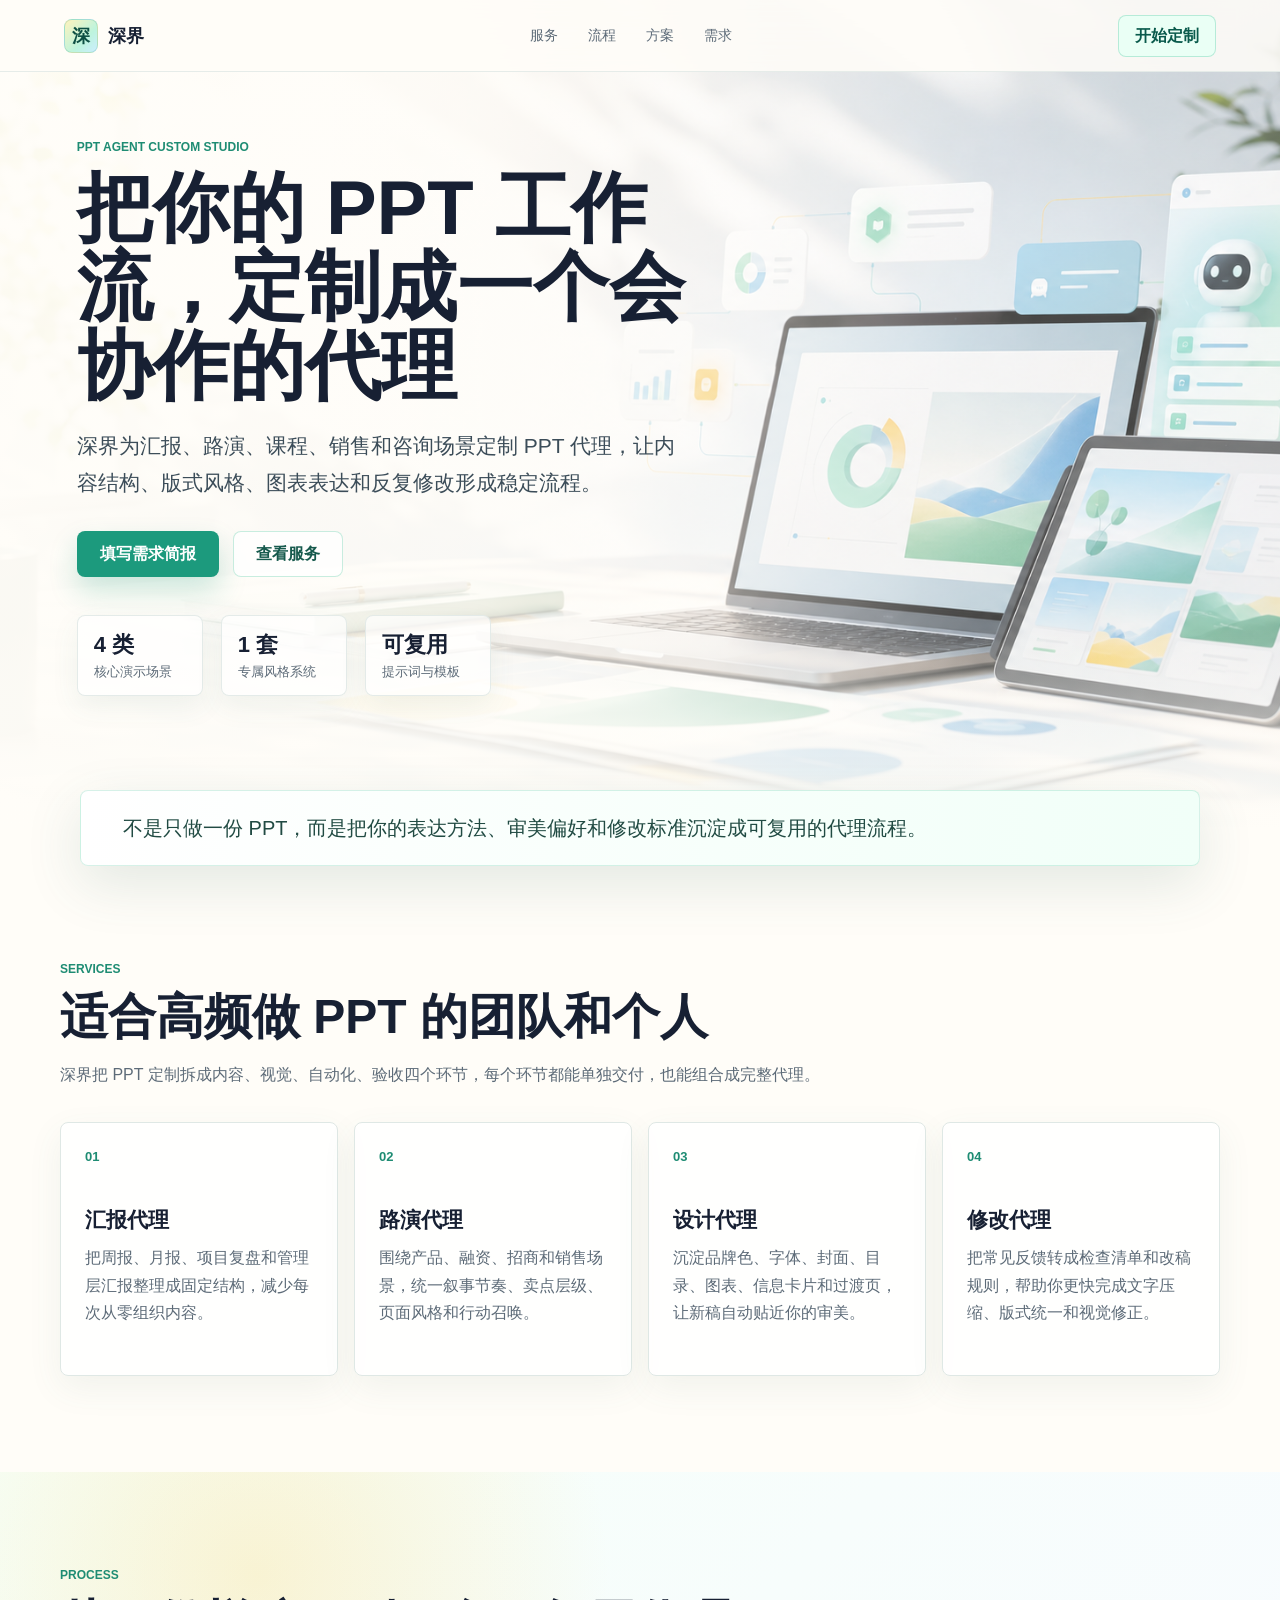
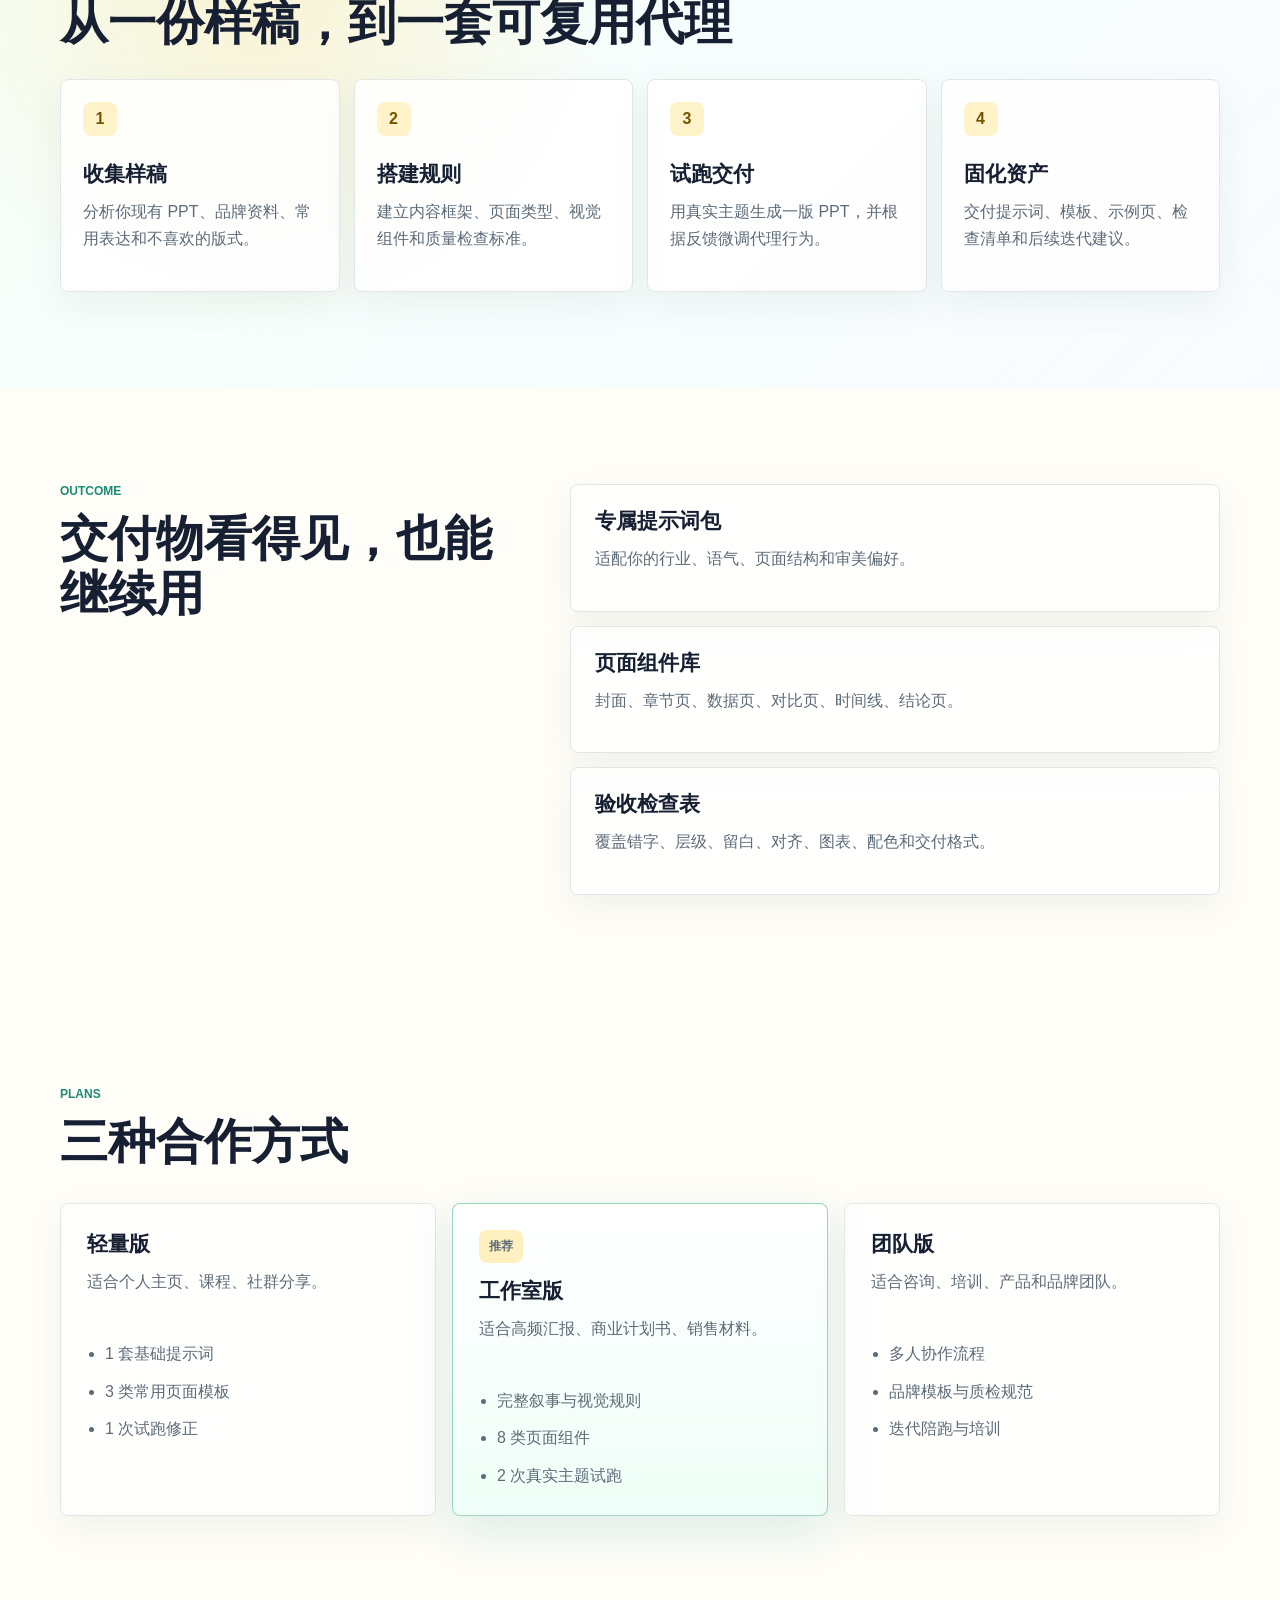
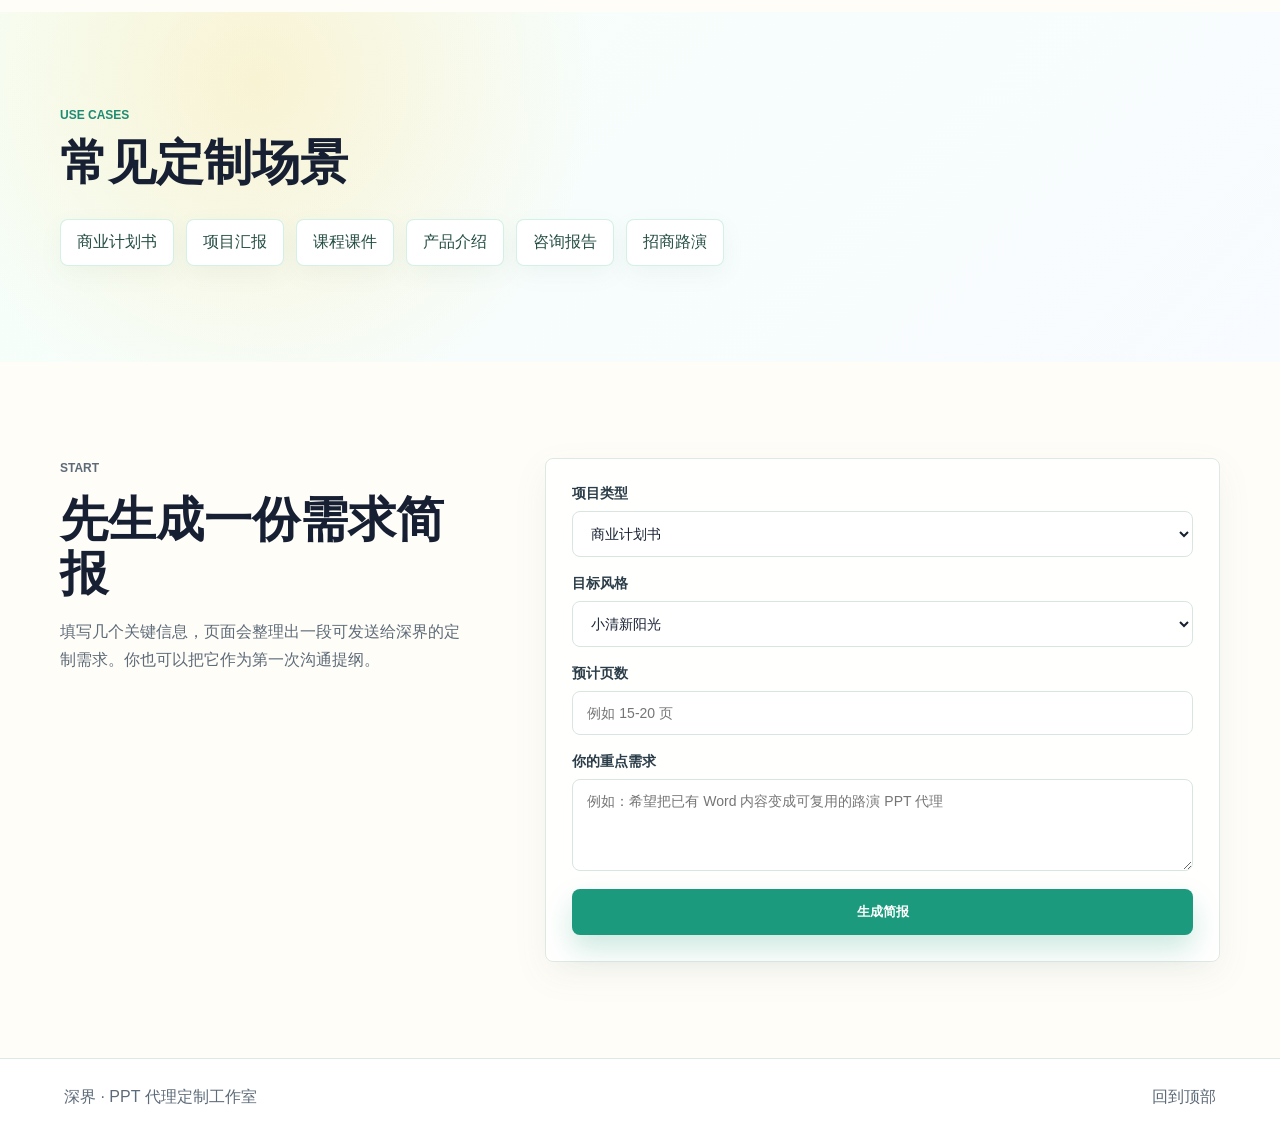
==== index.html @ 83c6f94a "Publish Shenjie PPT agent landing page" ====
<!doctype html>
<html lang="zh-CN">
  <head>
    <meta charset="utf-8">
    <meta name="viewport" content="width=device-width, initial-scale=1">
    <title>深界 | PPT 代理定制工作室</title>
    <meta name="description" content="深界为团队和个人定制 PPT 代理，从内容梳理、视觉系统到自动化交付流程，帮助高频演示更快、更稳、更好看。">
    <link rel="stylesheet" href="styles.css">
  </head>
  <body>
    <header class="site-header" aria-label="主导航">
      <a class="brand" href="#top" aria-label="深界首页">
        <span class="brand-mark">深</span>
        <span>深界</span>
      </a>
      <nav class="nav-links" aria-label="页面导航">
        <a href="#services">服务</a>
        <a href="#process">流程</a>
        <a href="#plans">方案</a>
        <a href="#brief">需求</a>
      </nav>
      <a class="nav-cta" href="#brief">开始定制</a>
    </header>

    <main id="top">
      <section class="hero" aria-labelledby="hero-title">
        <img class="hero-image" src="assets/hero-sunlit-ppt-agent.png" alt="清新明亮的 PPT 代理定制工作流视觉图">
        <div class="hero-shade"></div>
        <div class="hero-content">
          <p class="eyebrow">PPT Agent Custom Studio</p>
          <h1 id="hero-title">把你的 PPT 工作流，定制成一个会协作的代理</h1>
          <p class="hero-copy">
            深界为汇报、路演、课程、销售和咨询场景定制 PPT 代理，让内容结构、版式风格、图表表达和反复修改形成稳定流程。
          </p>
          <div class="hero-actions">
            <a class="button primary" href="#brief">填写需求简报</a>
            <a class="button secondary" href="#services">查看服务</a>
          </div>
          <dl class="hero-metrics" aria-label="服务特点">
            <div>
              <dt>4 类</dt>
              <dd>核心演示场景</dd>
            </div>
            <div>
              <dt>1 套</dt>
              <dd>专属风格系统</dd>
            </div>
            <div>
              <dt>可复用</dt>
              <dd>提示词与模板</dd>
            </div>
          </dl>
        </div>
      </section>

      <section class="intro-strip" aria-label="服务承诺">
        <p>不是只做一份 PPT，而是把你的表达方法、审美偏好和修改标准沉淀成可复用的代理流程。</p>
      </section>

      <section class="section" id="services" aria-labelledby="services-title">
        <div class="section-heading">
          <p class="eyebrow">Services</p>
          <h2 id="services-title">适合高频做 PPT 的团队和个人</h2>
          <p>深界把 PPT 定制拆成内容、视觉、自动化、验收四个环节，每个环节都能单独交付，也能组合成完整代理。</p>
        </div>
        <div class="service-grid">
          <article class="service-card">
            <span class="service-index">01</span>
            <h3>汇报代理</h3>
            <p>把周报、月报、项目复盘和管理层汇报整理成固定结构，减少每次从零组织内容。</p>
          </article>
          <article class="service-card">
            <span class="service-index">02</span>
            <h3>路演代理</h3>
            <p>围绕产品、融资、招商和销售场景，统一叙事节奏、卖点层级、页面风格和行动召唤。</p>
          </article>
          <article class="service-card">
            <span class="service-index">03</span>
            <h3>设计代理</h3>
            <p>沉淀品牌色、字体、封面、目录、图表、信息卡片和过渡页，让新稿自动贴近你的审美。</p>
          </article>
          <article class="service-card">
            <span class="service-index">04</span>
            <h3>修改代理</h3>
            <p>把常见反馈转成检查清单和改稿规则，帮助你更快完成文字压缩、版式统一和视觉修正。</p>
          </article>
        </div>
      </section>

      <section class="section soft-band" id="process" aria-labelledby="process-title">
        <div class="section-heading compact">
          <p class="eyebrow">Process</p>
          <h2 id="process-title">从一份样稿，到一套可复用代理</h2>
        </div>
        <div class="timeline">
          <div class="timeline-item">
            <span>1</span>
            <h3>收集样稿</h3>
            <p>分析你现有 PPT、品牌资料、常用表达和不喜欢的版式。</p>
          </div>
          <div class="timeline-item">
            <span>2</span>
            <h3>搭建规则</h3>
            <p>建立内容框架、页面类型、视觉组件和质量检查标准。</p>
          </div>
          <div class="timeline-item">
            <span>3</span>
            <h3>试跑交付</h3>
            <p>用真实主题生成一版 PPT，并根据反馈微调代理行为。</p>
          </div>
          <div class="timeline-item">
            <span>4</span>
            <h3>固化资产</h3>
            <p>交付提示词、模板、示例页、检查清单和后续迭代建议。</p>
          </div>
        </div>
      </section>

      <section class="section split-section" aria-labelledby="outcomes-title">
        <div>
          <p class="eyebrow">Outcome</p>
          <h2 id="outcomes-title">交付物看得见，也能继续用</h2>
        </div>
        <div class="outcome-list">
          <div>
            <h3>专属提示词包</h3>
            <p>适配你的行业、语气、页面结构和审美偏好。</p>
          </div>
          <div>
            <h3>页面组件库</h3>
            <p>封面、章节页、数据页、对比页、时间线、结论页。</p>
          </div>
          <div>
            <h3>验收检查表</h3>
            <p>覆盖错字、层级、留白、对齐、图表、配色和交付格式。</p>
          </div>
        </div>
      </section>

      <section class="section" id="plans" aria-labelledby="plans-title">
        <div class="section-heading">
          <p class="eyebrow">Plans</p>
          <h2 id="plans-title">三种合作方式</h2>
        </div>
        <div class="plan-grid">
          <article class="plan-card">
            <h3>轻量版</h3>
            <p class="plan-use">适合个人主页、课程、社群分享。</p>
            <ul>
              <li>1 套基础提示词</li>
              <li>3 类常用页面模板</li>
              <li>1 次试跑修正</li>
            </ul>
          </article>
          <article class="plan-card featured">
            <p class="plan-label">推荐</p>
            <h3>工作室版</h3>
            <p class="plan-use">适合高频汇报、商业计划书、销售材料。</p>
            <ul>
              <li>完整叙事与视觉规则</li>
              <li>8 类页面组件</li>
              <li>2 次真实主题试跑</li>
            </ul>
          </article>
          <article class="plan-card">
            <h3>团队版</h3>
            <p class="plan-use">适合咨询、培训、产品和品牌团队。</p>
            <ul>
              <li>多人协作流程</li>
              <li>品牌模板与质检规范</li>
              <li>迭代陪跑与培训</li>
            </ul>
          </article>
        </div>
      </section>

      <section class="section soft-band" aria-labelledby="cases-title">
        <div class="section-heading compact">
          <p class="eyebrow">Use Cases</p>
          <h2 id="cases-title">常见定制场景</h2>
        </div>
        <div class="case-row">
          <span>商业计划书</span>
          <span>项目汇报</span>
          <span>课程课件</span>
          <span>产品介绍</span>
          <span>咨询报告</span>
          <span>招商路演</span>
        </div>
      </section>

      <section class="section brief-section" id="brief" aria-labelledby="brief-title">
        <div class="brief-copy">
          <p class="eyebrow">Start</p>
          <h2 id="brief-title">先生成一份需求简报</h2>
          <p>填写几个关键信息，页面会整理出一段可发送给深界的定制需求。你也可以把它作为第一次沟通提纲。</p>
        </div>
        <form class="brief-form" id="briefForm">
          <label>
            项目类型
            <select id="projectType" name="projectType">
              <option>商业计划书</option>
              <option>项目汇报</option>
              <option>课程课件</option>
              <option>产品介绍</option>
              <option>咨询报告</option>
              <option>其他 PPT 场景</option>
            </select>
          </label>
          <label>
            目标风格
            <select id="styleTone" name="styleTone">
              <option>小清新阳光</option>
              <option>专业简洁</option>
              <option>高端商务</option>
              <option>科技感</option>
              <option>教育友好</option>
            </select>
          </label>
          <label>
            预计页数
            <input id="pageCount" name="pageCount" type="text" placeholder="例如 15-20 页">
          </label>
          <label>
            你的重点需求
            <textarea id="needDetail" name="needDetail" rows="4" placeholder="例如：希望把已有 Word 内容变成可复用的路演 PPT 代理"></textarea>
          </label>
          <button class="button primary form-button" type="submit">生成简报</button>
          <output class="brief-output" id="briefOutput" aria-live="polite"></output>
        </form>
      </section>
    </main>

    <footer class="footer">
      <p>深界 · PPT 代理定制工作室</p>
      <a href="#top">回到顶部</a>
    </footer>

    <script src="script.js"></script>
  </body>
</html>
---- styles.css ----
:root {
  --ink: #172033;
  --muted: #5d6b78;
  --line: #dfe8e5;
  --paper: #fffdf8;
  --soft: #f4fbf7;
  --mint: #54c6a0;
  --mint-dark: #1e8c73;
  --sky: #8ed2ec;
  --sun: #ffd66e;
  --peach: #ffb798;
  --white: #ffffff;
  --shadow: 0 18px 55px rgba(54, 104, 96, 0.14);
}

* {
  box-sizing: border-box;
}

html {
  scroll-behavior: smooth;
}

body {
  margin: 0;
  font-family: "Inter", "PingFang SC", "Microsoft YaHei", Arial, sans-serif;
  color: var(--ink);
  background: var(--paper);
}

a {
  color: inherit;
  text-decoration: none;
}

.site-header {
  position: fixed;
  z-index: 20;
  top: 0;
  left: 0;
  right: 0;
  display: flex;
  align-items: center;
  justify-content: space-between;
  gap: 24px;
  height: 72px;
  padding: 0 clamp(20px, 5vw, 64px);
  background: rgba(255, 253, 248, 0.86);
  border-bottom: 1px solid rgba(223, 232, 229, 0.78);
  backdrop-filter: blur(18px);
}

.brand,
.nav-links,
.hero-actions,
.hero-metrics,
.case-row,
.footer {
  display: flex;
  align-items: center;
}

.brand {
  gap: 10px;
  font-weight: 800;
  font-size: 18px;
}

.brand-mark {
  display: grid;
  place-items: center;
  width: 34px;
  height: 34px;
  border-radius: 8px;
  color: #0d4f43;
  background: linear-gradient(135deg, #fff3bd, #bdf4dd 62%, #cceeff);
  border: 1px solid rgba(30, 140, 115, 0.2);
}

.nav-links {
  gap: clamp(14px, 3vw, 30px);
  font-size: 14px;
  color: var(--muted);
}

.nav-links a:hover,
.footer a:hover {
  color: var(--mint-dark);
}

.nav-cta,
.button {
  border-radius: 8px;
  font-weight: 750;
  line-height: 1;
  transition: transform 180ms ease, box-shadow 180ms ease, background 180ms ease;
}

.nav-cta {
  padding: 12px 16px;
  color: #0a5a4c;
  background: #eafff5;
  border: 1px solid rgba(84, 198, 160, 0.35);
}

.button {
  display: inline-flex;
  align-items: center;
  justify-content: center;
  min-height: 46px;
  padding: 0 22px;
  border: 1px solid transparent;
  cursor: pointer;
}

.button:hover,
.nav-cta:hover {
  transform: translateY(-2px);
}

.button.primary {
  color: #ffffff;
  background: #1c9a7d;
  box-shadow: 0 14px 28px rgba(28, 154, 125, 0.22);
}

.button.primary:hover {
  background: #137d68;
}

.button.secondary {
  color: #175a4d;
  background: rgba(255, 255, 255, 0.78);
  border-color: rgba(84, 198, 160, 0.32);
}

.hero {
  position: relative;
  min-height: 92vh;
  display: grid;
  align-items: center;
  overflow: hidden;
  padding: 116px clamp(20px, 6vw, 86px) 92px;
}

.hero-image,
.hero-shade {
  position: absolute;
  inset: 0;
}

.hero-image {
  width: 100%;
  height: 100%;
  object-fit: cover;
  object-position: center;
}

.hero-shade {
  background:
    linear-gradient(90deg, rgba(255, 253, 248, 0.95) 0%, rgba(255, 253, 248, 0.82) 37%, rgba(255, 253, 248, 0.25) 76%),
    linear-gradient(180deg, rgba(255, 253, 248, 0) 76%, var(--paper) 100%);
}

.hero-content {
  position: relative;
  width: min(690px, 100%);
}

.eyebrow {
  margin: 0 0 14px;
  color: var(--mint-dark);
  font-size: 12px;
  font-weight: 850;
  text-transform: uppercase;
}

h1,
h2,
h3,
p {
  margin-top: 0;
}

h1 {
  max-width: 680px;
  margin-bottom: 22px;
  font-size: clamp(40px, 7vw, 76px);
  line-height: 1.04;
  letter-spacing: 0;
}

.hero-copy {
  max-width: 610px;
  margin-bottom: 30px;
  color: #3c4d59;
  font-size: clamp(17px, 2.1vw, 21px);
  line-height: 1.78;
}

.hero-actions {
  gap: 14px;
  flex-wrap: wrap;
  margin-bottom: 38px;
}

.hero-metrics {
  gap: 18px;
  flex-wrap: wrap;
}

.hero-metrics div {
  min-width: 126px;
  padding: 14px 16px;
  border-radius: 8px;
  background: rgba(255, 255, 255, 0.68);
  border: 1px solid rgba(223, 232, 229, 0.84);
  box-shadow: 0 10px 28px rgba(66, 115, 106, 0.08);
}

.hero-metrics dt {
  font-size: 22px;
  font-weight: 850;
}

.hero-metrics dd {
  margin: 3px 0 0;
  color: var(--muted);
  font-size: 13px;
}

.intro-strip {
  margin: -38px auto 0;
  position: relative;
  z-index: 3;
  width: min(1120px, calc(100% - 40px));
  padding: 20px clamp(20px, 4vw, 42px);
  border: 1px solid rgba(84, 198, 160, 0.24);
  border-radius: 8px;
  background: linear-gradient(90deg, #ffffff, #f1fff8);
  box-shadow: var(--shadow);
}

.intro-strip p {
  margin: 0;
  color: #214b43;
  font-size: clamp(16px, 2vw, 20px);
  line-height: 1.7;
}

.section {
  width: min(1160px, calc(100% - 40px));
  margin: 0 auto;
  padding: 96px 0;
}

.section-heading {
  max-width: 760px;
  margin-bottom: 34px;
}

.section-heading.compact {
  margin-bottom: 28px;
}

h2 {
  margin-bottom: 16px;
  font-size: clamp(30px, 4vw, 48px);
  line-height: 1.14;
  letter-spacing: 0;
}

.section-heading p:not(.eyebrow),
.brief-copy p,
.service-card p,
.timeline-item p,
.outcome-list p,
.plan-card p,
.plan-card li {
  color: var(--muted);
  line-height: 1.72;
}

.service-grid,
.plan-grid {
  display: grid;
  grid-template-columns: repeat(4, minmax(0, 1fr));
  gap: 16px;
}

.service-card,
.plan-card,
.timeline-item,
.outcome-list > div,
.brief-form {
  border: 1px solid var(--line);
  border-radius: 8px;
  background: rgba(255, 255, 255, 0.84);
  box-shadow: 0 12px 34px rgba(71, 120, 108, 0.08);
}

.service-card {
  min-height: 254px;
  padding: 24px;
}

.service-index {
  display: inline-block;
  margin-bottom: 42px;
  color: var(--mint-dark);
  font-size: 13px;
  font-weight: 850;
}

h3 {
  margin-bottom: 10px;
  font-size: 21px;
  letter-spacing: 0;
}

.soft-band {
  width: 100%;
  max-width: none;
  padding-left: max(20px, calc((100vw - 1160px) / 2));
  padding-right: max(20px, calc((100vw - 1160px) / 2));
  background:
    radial-gradient(circle at 20% 20%, rgba(255, 214, 110, 0.28), transparent 32%),
    linear-gradient(135deg, #f6fff9, #f8fbff);
}

.timeline {
  display: grid;
  grid-template-columns: repeat(4, minmax(0, 1fr));
  gap: 14px;
}

.timeline-item {
  padding: 22px;
}

.timeline-item span {
  display: grid;
  place-items: center;
  width: 34px;
  height: 34px;
  margin-bottom: 24px;
  border-radius: 8px;
  background: #fff4c9;
  color: #755400;
  font-weight: 850;
}

.split-section {
  display: grid;
  grid-template-columns: 0.8fr 1.2fr;
  gap: clamp(30px, 6vw, 80px);
  align-items: start;
}

.outcome-list {
  display: grid;
  gap: 14px;
}

.outcome-list > div {
  padding: 22px 24px;
}

.plan-grid {
  grid-template-columns: repeat(3, minmax(0, 1fr));
}

.plan-card {
  padding: 26px;
}

.plan-card.featured {
  border-color: rgba(28, 154, 125, 0.42);
  background: linear-gradient(180deg, #ffffff, #effff8);
  box-shadow: 0 18px 46px rgba(28, 154, 125, 0.15);
}

.plan-label {
  display: inline-block;
  margin-bottom: 14px;
  padding: 6px 10px;
  border-radius: 8px;
  color: #8a5b00;
  background: #fff1bf;
  font-size: 12px;
  font-weight: 850;
}

.plan-use {
  min-height: 54px;
}

.plan-card ul {
  margin: 18px 0 0;
  padding-left: 18px;
}

.plan-card li + li {
  margin-top: 10px;
}

.case-row {
  gap: 12px;
  flex-wrap: wrap;
}

.case-row span {
  padding: 12px 16px;
  border-radius: 8px;
  color: #244d43;
  background: #ffffff;
  border: 1px solid rgba(84, 198, 160, 0.25);
  box-shadow: 0 8px 24px rgba(71, 120, 108, 0.06);
}

.brief-section {
  display: grid;
  grid-template-columns: 0.76fr 1.24fr;
  gap: clamp(28px, 6vw, 72px);
  align-items: start;
}

.brief-form {
  display: grid;
  gap: 18px;
  padding: 26px;
}

label {
  display: grid;
  gap: 8px;
  color: #2b3d48;
  font-size: 14px;
  font-weight: 760;
}

input,
select,
textarea {
  width: 100%;
  border: 1px solid #d9e5e1;
  border-radius: 8px;
  padding: 13px 14px;
  color: var(--ink);
  background: #ffffff;
  font: inherit;
  font-weight: 500;
}

textarea {
  resize: vertical;
}

input:focus,
select:focus,
textarea:focus {
  outline: 3px solid rgba(84, 198, 160, 0.22);
  border-color: var(--mint);
}

.form-button {
  width: 100%;
}

.brief-output {
  display: none;
  white-space: pre-wrap;
  padding: 16px;
  border-radius: 8px;
  background: #f5fbff;
  border: 1px solid #d7ebf7;
  color: #25424f;
  line-height: 1.68;
}

.brief-output.active {
  display: block;
}

.footer {
  justify-content: space-between;
  gap: 18px;
  padding: 28px clamp(20px, 5vw, 64px);
  color: var(--muted);
  background: #ffffff;
  border-top: 1px solid var(--line);
}

.footer p {
  margin: 0;
}

@media (max-width: 920px) {
  .nav-links {
    display: none;
  }

  .service-grid,
  .timeline,
  .plan-grid,
  .split-section,
  .brief-section {
    grid-template-columns: 1fr;
  }

  .hero {
    min-height: auto;
    padding-top: 120px;
  }

  .hero-shade {
    background:
      linear-gradient(90deg, rgba(255, 253, 248, 0.94), rgba(255, 253, 248, 0.72)),
      linear-gradient(180deg, rgba(255, 253, 248, 0) 75%, var(--paper));
  }

  .service-card {
    min-height: 0;
  }

  .service-index {
    margin-bottom: 24px;
  }
}

@media (max-width: 560px) {
  .site-header {
    height: 64px;
    padding: 0 16px;
  }

  .nav-cta {
    padding: 10px 12px;
    font-size: 13px;
  }

  .hero {
    padding: 96px 18px 72px;
  }

  .hero-actions {
    align-items: stretch;
    flex-direction: column;
  }

  .button {
    width: 100%;
  }

  .hero-metrics {
    display: grid;
    grid-template-columns: 1fr;
  }

  .intro-strip,
  .section {
    width: calc(100% - 32px);
  }

  .section {
    padding: 72px 0;
  }

  .soft-band {
    width: 100%;
    padding-left: 16px;
    padding-right: 16px;
  }

  .footer {
    align-items: flex-start;
    flex-direction: column;
  }
}
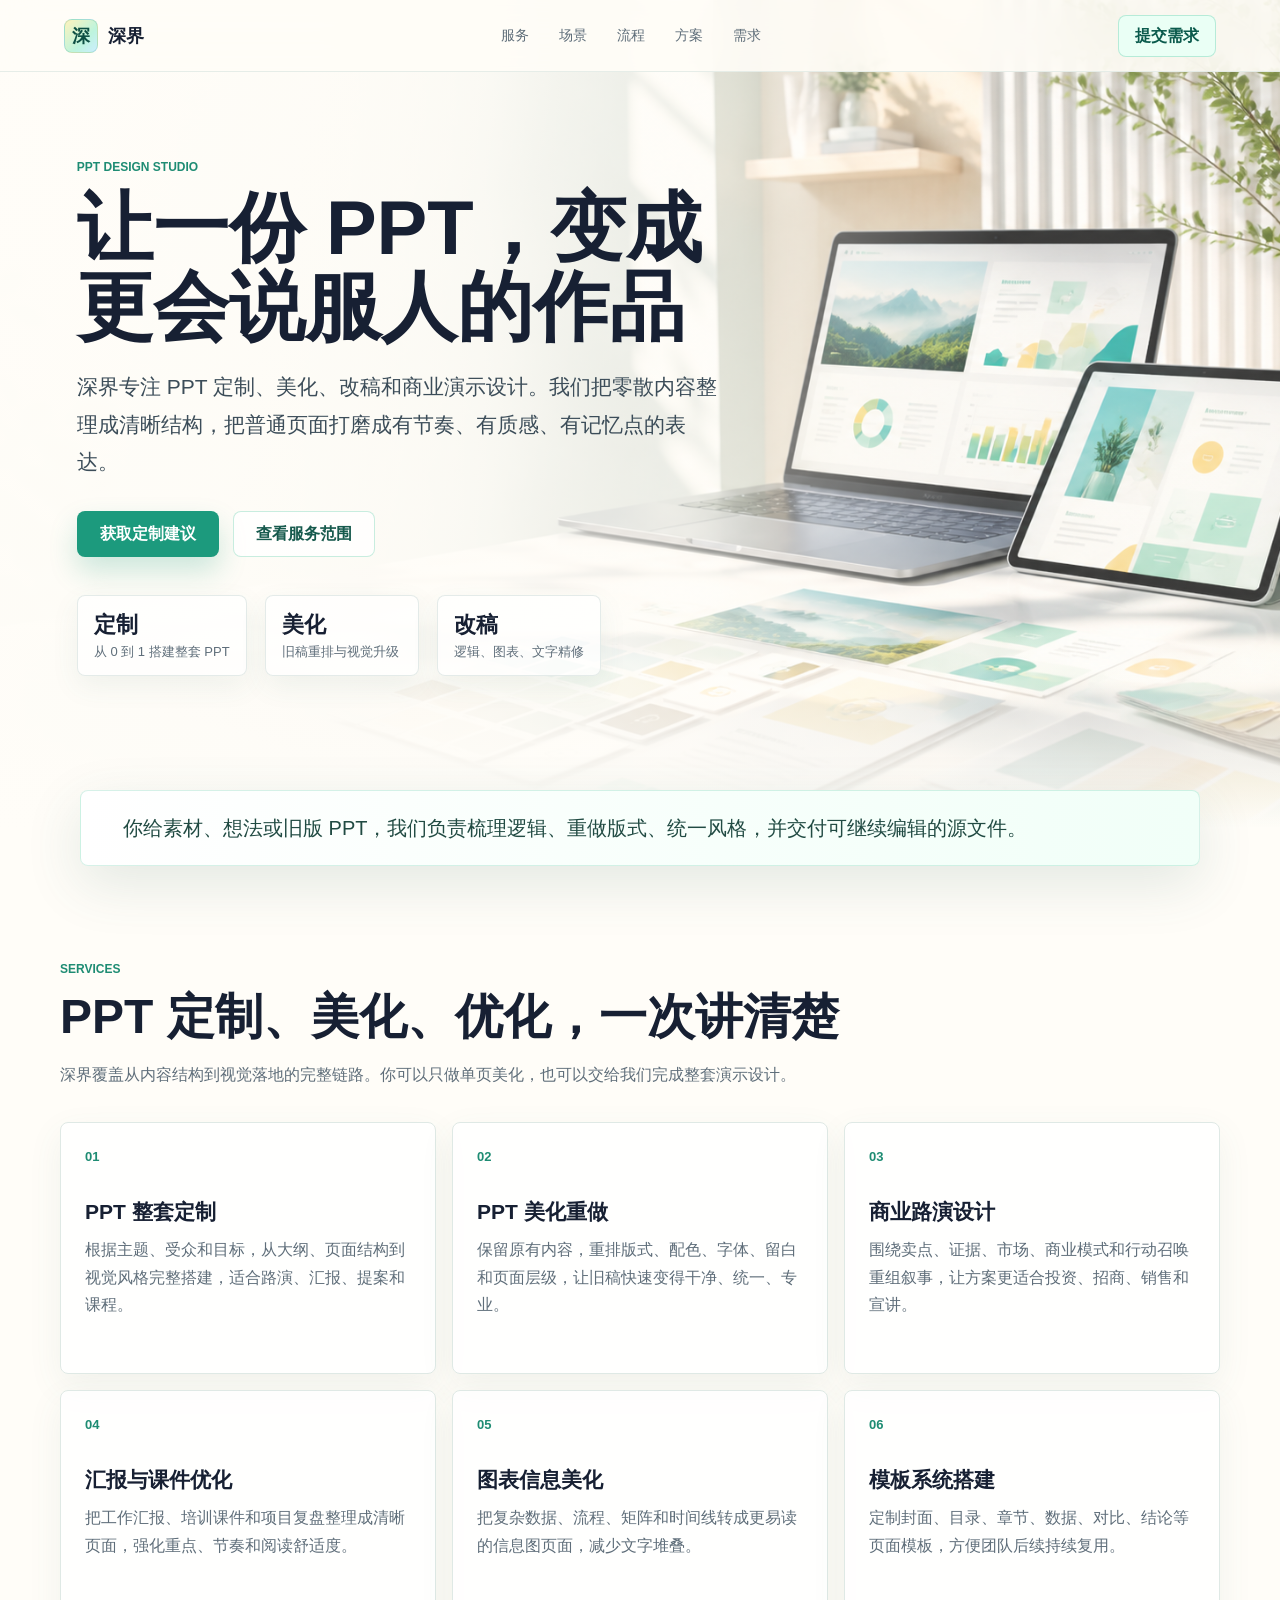
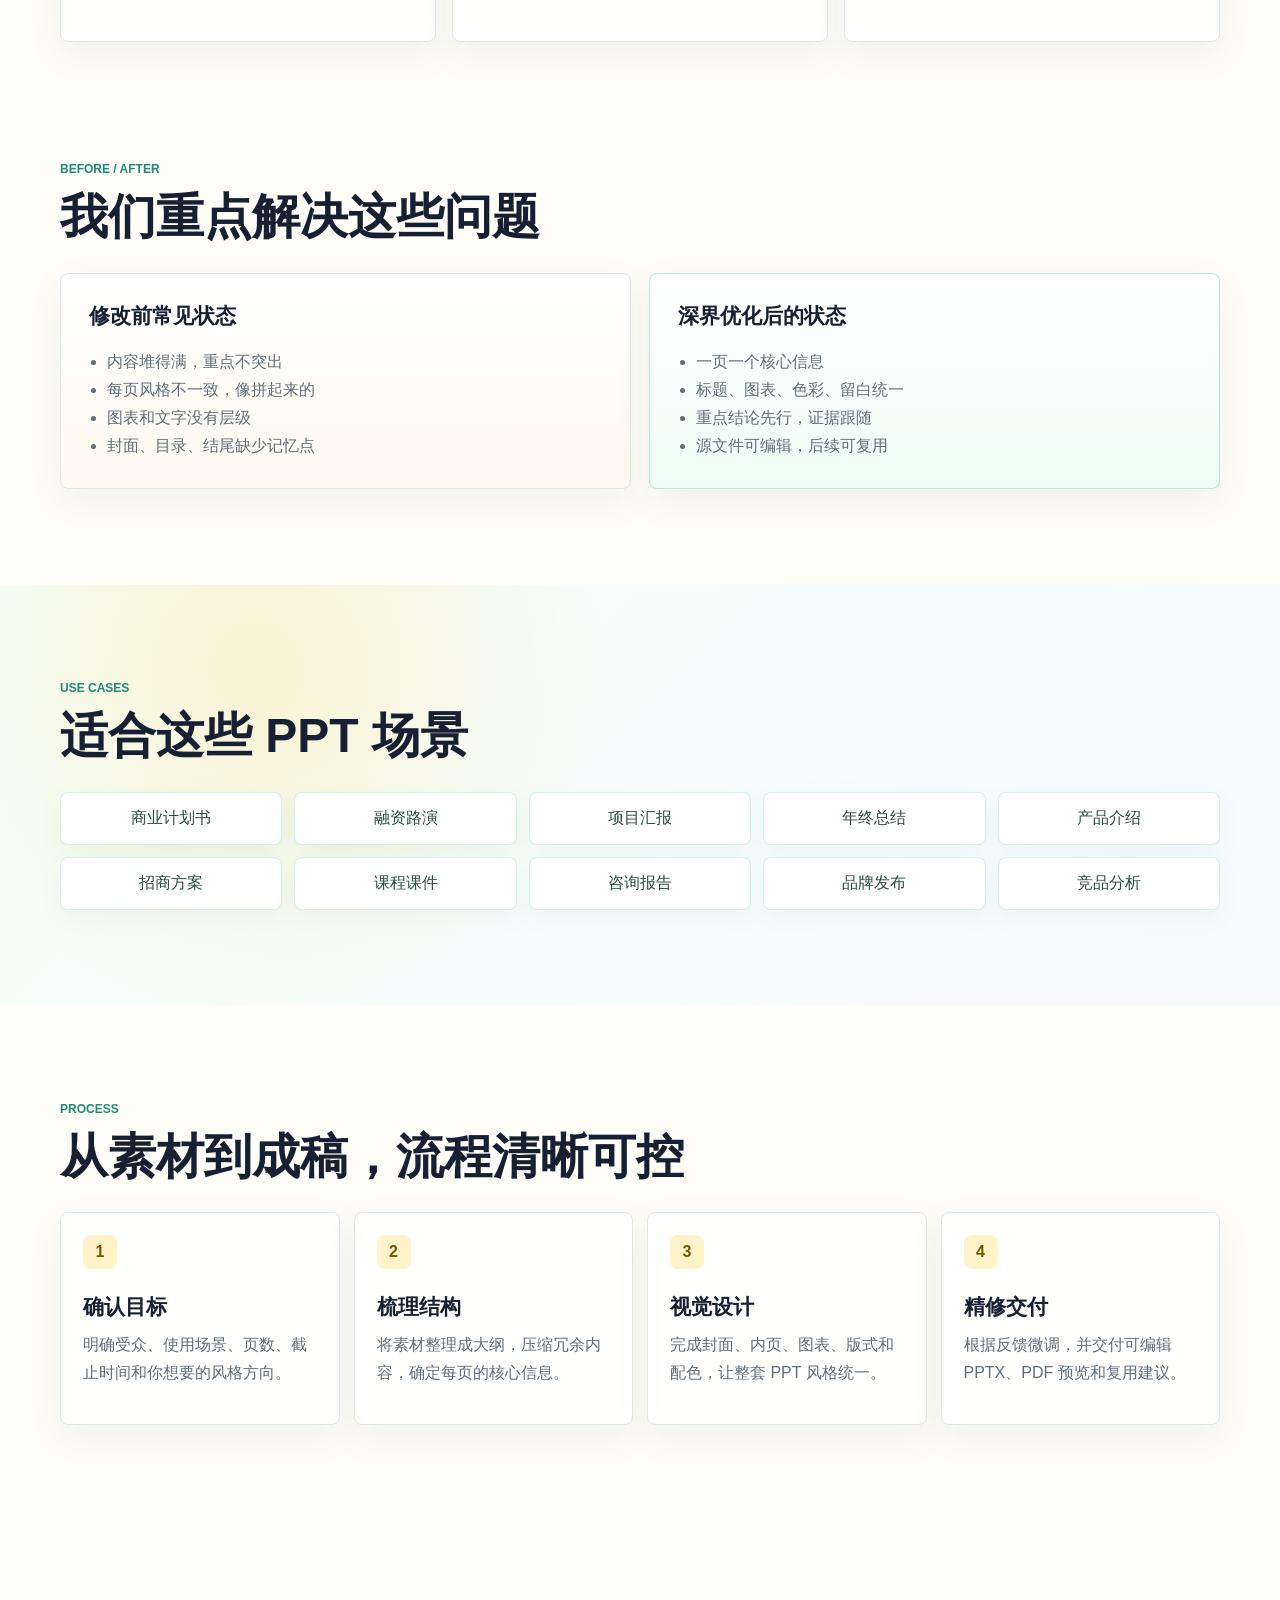
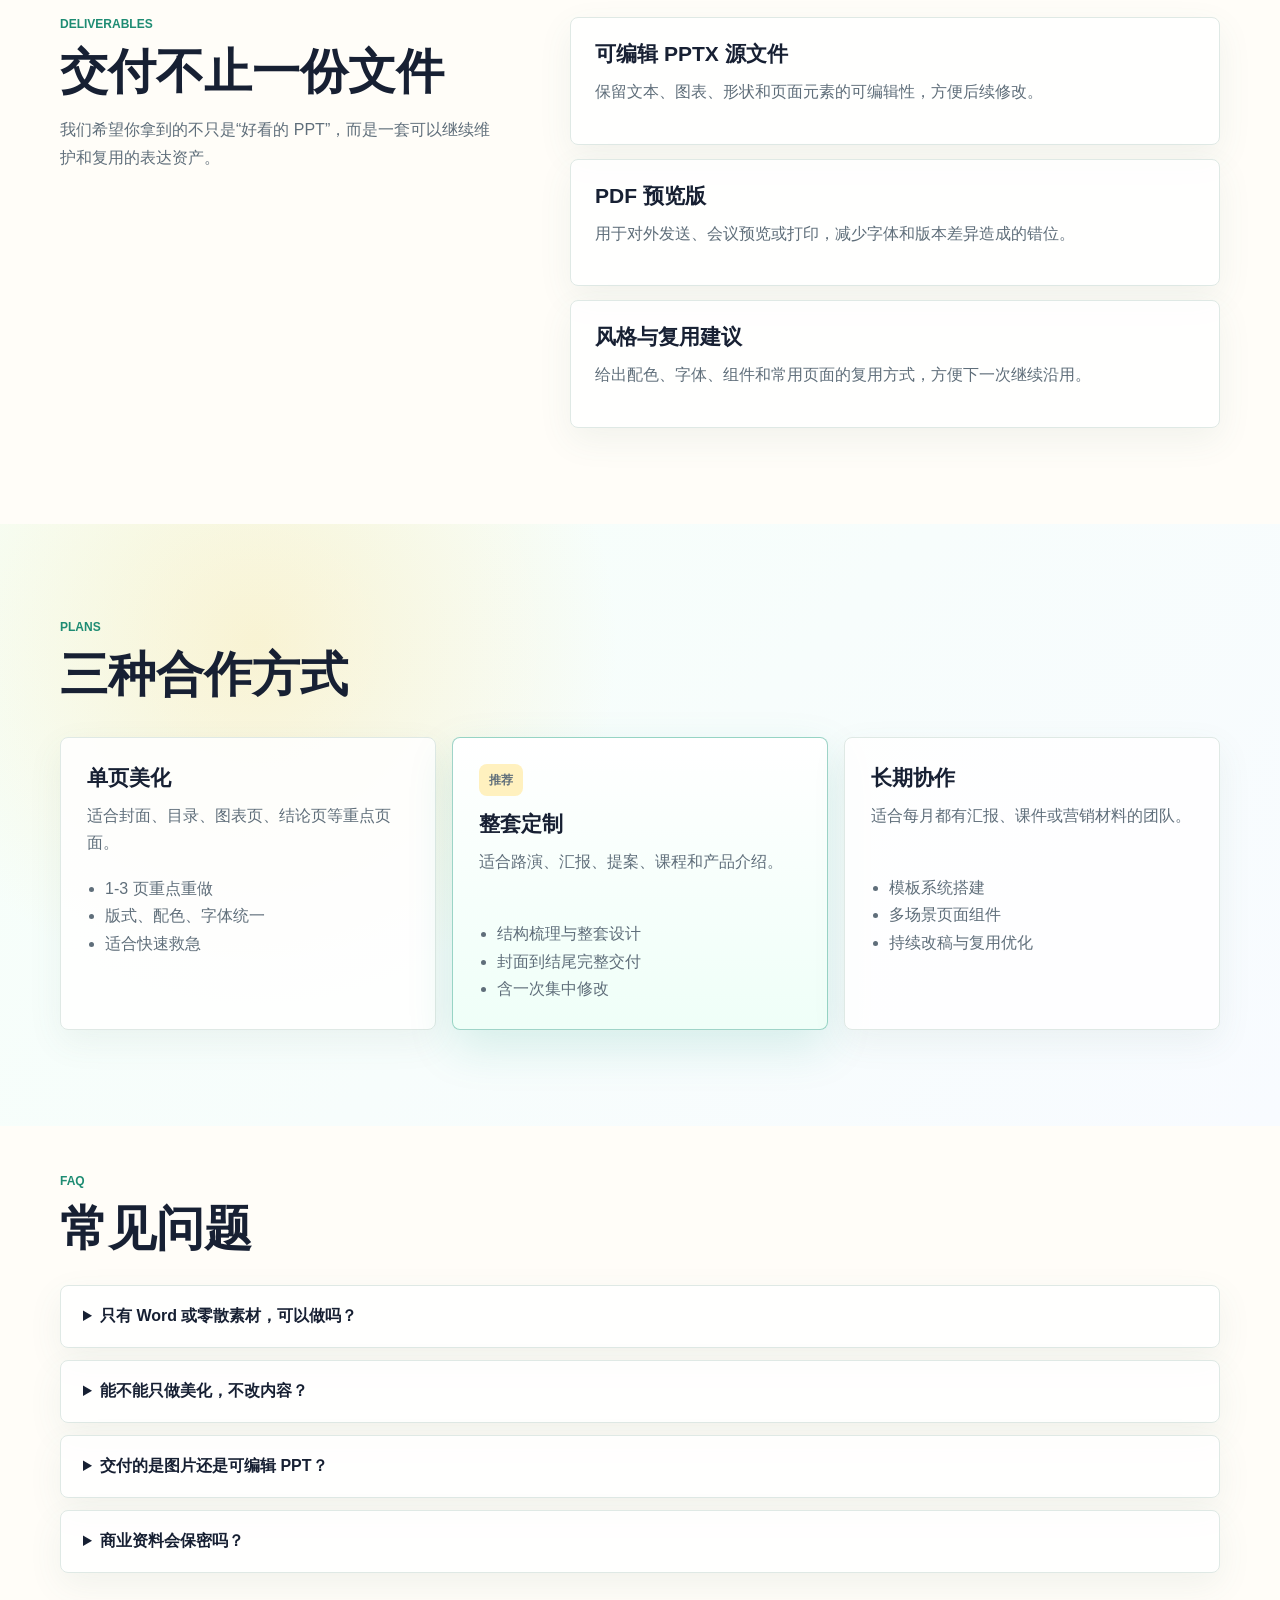
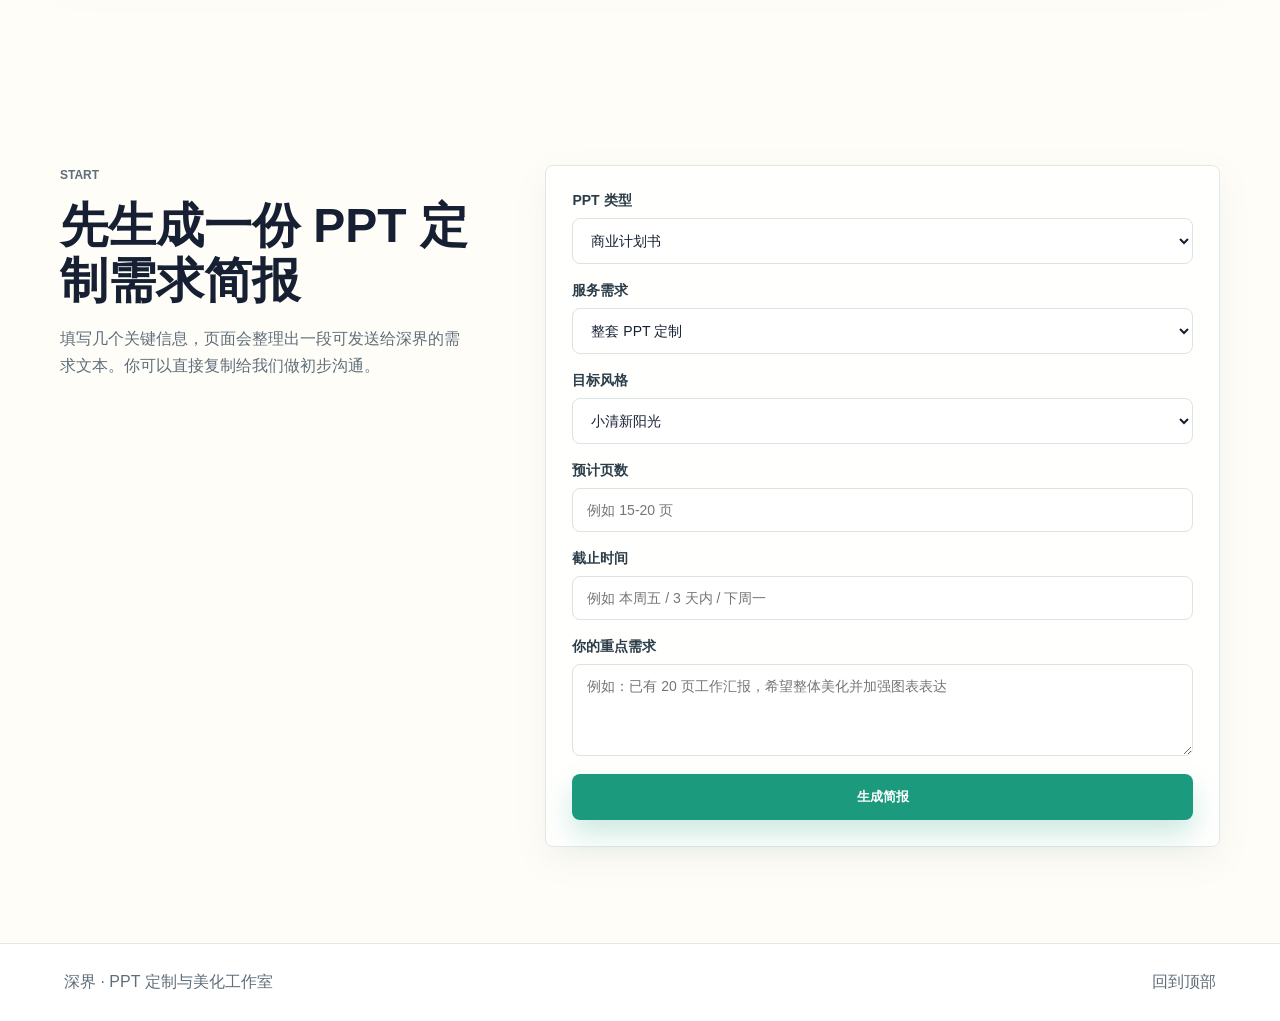
==== commit bd577b62: "Refine PPT customization landing page" ====
--- a/index.html
+++ b/index.html
@@ -3,8 +3,8 @@
   <head>
     <meta charset="utf-8">
     <meta name="viewport" content="width=device-width, initial-scale=1">
-    <title>深界 | PPT 代理定制工作室</title>
-    <meta name="description" content="深界为团队和个人定制 PPT 代理，从内容梳理、视觉系统到自动化交付流程，帮助高频演示更快、更稳、更好看。">
+    <title>深界 | PPT 定制与美化工作室</title>
+    <meta name="description" content="深界专注 PPT 定制、美化、商业路演、汇报优化和模板系统搭建，让每一份演示更清晰、更好看、更有说服力。">
     <link rel="stylesheet" href="styles.css">
   </head>
   <body>
@@ -15,196 +15,275 @@
       </a>
       <nav class="nav-links" aria-label="页面导航">
         <a href="#services">服务</a>
+        <a href="#cases">场景</a>
         <a href="#process">流程</a>
         <a href="#plans">方案</a>
         <a href="#brief">需求</a>
       </nav>
-      <a class="nav-cta" href="#brief">开始定制</a>
+      <a class="nav-cta" href="#brief">提交需求</a>
     </header>
 
     <main id="top">
       <section class="hero" aria-labelledby="hero-title">
-        <img class="hero-image" src="assets/hero-sunlit-ppt-agent.png" alt="清新明亮的 PPT 代理定制工作流视觉图">
+        <img class="hero-image" src="assets/hero-ppt-design-sunlit.png" alt="明亮清新的 PPT 定制与美化工作台">
         <div class="hero-shade"></div>
-        <div class="hero-content">
-          <p class="eyebrow">PPT Agent Custom Studio</p>
-          <h1 id="hero-title">把你的 PPT 工作流，定制成一个会协作的代理</h1>
+        <div class="hero-content" data-animate>
+          <p class="eyebrow">PPT Design Studio</p>
+          <h1 id="hero-title">让一份 PPT，变成更会说服人的作品</h1>
           <p class="hero-copy">
-            深界为汇报、路演、课程、销售和咨询场景定制 PPT 代理，让内容结构、版式风格、图表表达和反复修改形成稳定流程。
+            深界专注 PPT 定制、美化、改稿和商业演示设计。我们把零散内容整理成清晰结构，把普通页面打磨成有节奏、有质感、有记忆点的表达。
           </p>
           <div class="hero-actions">
-            <a class="button primary" href="#brief">填写需求简报</a>
-            <a class="button secondary" href="#services">查看服务</a>
+            <a class="button primary" href="#brief">获取定制建议</a>
+            <a class="button secondary" href="#services">查看服务范围</a>
           </div>
           <dl class="hero-metrics" aria-label="服务特点">
             <div>
-              <dt>4 类</dt>
-              <dd>核心演示场景</dd>
+              <dt>定制</dt>
+              <dd>从 0 到 1 搭建整套 PPT</dd>
             </div>
             <div>
-              <dt>1 套</dt>
-              <dd>专属风格系统</dd>
+              <dt>美化</dt>
+              <dd>旧稿重排与视觉升级</dd>
             </div>
             <div>
-              <dt>可复用</dt>
-              <dd>提示词与模板</dd>
+              <dt>改稿</dt>
+              <dd>逻辑、图表、文字精修</dd>
             </div>
           </dl>
         </div>
       </section>
 
-      <section class="intro-strip" aria-label="服务承诺">
-        <p>不是只做一份 PPT，而是把你的表达方法、审美偏好和修改标准沉淀成可复用的代理流程。</p>
+      <section class="intro-strip" data-animate aria-label="服务承诺">
+        <p>你给素材、想法或旧版 PPT，我们负责梳理逻辑、重做版式、统一风格，并交付可继续编辑的源文件。</p>
       </section>
 
       <section class="section" id="services" aria-labelledby="services-title">
-        <div class="section-heading">
+        <div class="section-heading" data-animate>
           <p class="eyebrow">Services</p>
-          <h2 id="services-title">适合高频做 PPT 的团队和个人</h2>
-          <p>深界把 PPT 定制拆成内容、视觉、自动化、验收四个环节，每个环节都能单独交付，也能组合成完整代理。</p>
+          <h2 id="services-title">PPT 定制、美化、优化，一次讲清楚</h2>
+          <p>深界覆盖从内容结构到视觉落地的完整链路。你可以只做单页美化，也可以交给我们完成整套演示设计。</p>
         </div>
         <div class="service-grid">
-          <article class="service-card">
+          <article class="service-card" data-animate>
             <span class="service-index">01</span>
-            <h3>汇报代理</h3>
-            <p>把周报、月报、项目复盘和管理层汇报整理成固定结构，减少每次从零组织内容。</p>
-          </article>
-          <article class="service-card">
+            <h3>PPT 整套定制</h3>
+            <p>根据主题、受众和目标，从大纲、页面结构到视觉风格完整搭建，适合路演、汇报、提案和课程。</p>
+          </article>
+          <article class="service-card" data-animate>
             <span class="service-index">02</span>
-            <h3>路演代理</h3>
-            <p>围绕产品、融资、招商和销售场景，统一叙事节奏、卖点层级、页面风格和行动召唤。</p>
-          </article>
-          <article class="service-card">
+            <h3>PPT 美化重做</h3>
+            <p>保留原有内容，重排版式、配色、字体、留白和页面层级，让旧稿快速变得干净、统一、专业。</p>
+          </article>
+          <article class="service-card" data-animate>
             <span class="service-index">03</span>
-            <h3>设计代理</h3>
-            <p>沉淀品牌色、字体、封面、目录、图表、信息卡片和过渡页，让新稿自动贴近你的审美。</p>
-          </article>
-          <article class="service-card">
+            <h3>商业路演设计</h3>
+            <p>围绕卖点、证据、市场、商业模式和行动召唤重组叙事，让方案更适合投资、招商、销售和宣讲。</p>
+          </article>
+          <article class="service-card" data-animate>
             <span class="service-index">04</span>
-            <h3>修改代理</h3>
-            <p>把常见反馈转成检查清单和改稿规则，帮助你更快完成文字压缩、版式统一和视觉修正。</p>
-          </article>
-        </div>
-      </section>
-
-      <section class="section soft-band" id="process" aria-labelledby="process-title">
-        <div class="section-heading compact">
+            <h3>汇报与课件优化</h3>
+            <p>把工作汇报、培训课件和项目复盘整理成清晰页面，强化重点、节奏和阅读舒适度。</p>
+          </article>
+          <article class="service-card" data-animate>
+            <span class="service-index">05</span>
+            <h3>图表信息美化</h3>
+            <p>把复杂数据、流程、矩阵和时间线转成更易读的信息图页面，减少文字堆叠。</p>
+          </article>
+          <article class="service-card" data-animate>
+            <span class="service-index">06</span>
+            <h3>模板系统搭建</h3>
+            <p>定制封面、目录、章节、数据、对比、结论等页面模板，方便团队后续持续复用。</p>
+          </article>
+        </div>
+      </section>
+
+      <section class="section compare-section" aria-labelledby="compare-title">
+        <div class="section-heading compact" data-animate>
+          <p class="eyebrow">Before / After</p>
+          <h2 id="compare-title">我们重点解决这些问题</h2>
+        </div>
+        <div class="compare-grid">
+          <div class="compare-card before" data-animate>
+            <h3>修改前常见状态</h3>
+            <ul>
+              <li>内容堆得满，重点不突出</li>
+              <li>每页风格不一致，像拼起来的</li>
+              <li>图表和文字没有层级</li>
+              <li>封面、目录、结尾缺少记忆点</li>
+            </ul>
+          </div>
+          <div class="compare-card after" data-animate>
+            <h3>深界优化后的状态</h3>
+            <ul>
+              <li>一页一个核心信息</li>
+              <li>标题、图表、色彩、留白统一</li>
+              <li>重点结论先行，证据跟随</li>
+              <li>源文件可编辑，后续可复用</li>
+            </ul>
+          </div>
+        </div>
+      </section>
+
+      <section class="section soft-band" id="cases" aria-labelledby="cases-title">
+        <div class="section-heading compact" data-animate>
+          <p class="eyebrow">Use Cases</p>
+          <h2 id="cases-title">适合这些 PPT 场景</h2>
+        </div>
+        <div class="case-grid">
+          <span data-animate>商业计划书</span>
+          <span data-animate>融资路演</span>
+          <span data-animate>项目汇报</span>
+          <span data-animate>年终总结</span>
+          <span data-animate>产品介绍</span>
+          <span data-animate>招商方案</span>
+          <span data-animate>课程课件</span>
+          <span data-animate>咨询报告</span>
+          <span data-animate>品牌发布</span>
+          <span data-animate>竞品分析</span>
+        </div>
+      </section>
+
+      <section class="section" id="process" aria-labelledby="process-title">
+        <div class="section-heading compact" data-animate>
           <p class="eyebrow">Process</p>
-          <h2 id="process-title">从一份样稿，到一套可复用代理</h2>
+          <h2 id="process-title">从素材到成稿，流程清晰可控</h2>
         </div>
         <div class="timeline">
-          <div class="timeline-item">
+          <div class="timeline-item" data-animate>
             <span>1</span>
-            <h3>收集样稿</h3>
-            <p>分析你现有 PPT、品牌资料、常用表达和不喜欢的版式。</p>
-          </div>
-          <div class="timeline-item">
+            <h3>确认目标</h3>
+            <p>明确受众、使用场景、页数、截止时间和你想要的风格方向。</p>
+          </div>
+          <div class="timeline-item" data-animate>
             <span>2</span>
-            <h3>搭建规则</h3>
-            <p>建立内容框架、页面类型、视觉组件和质量检查标准。</p>
-          </div>
-          <div class="timeline-item">
+            <h3>梳理结构</h3>
+            <p>将素材整理成大纲，压缩冗余内容，确定每页的核心信息。</p>
+          </div>
+          <div class="timeline-item" data-animate>
             <span>3</span>
-            <h3>试跑交付</h3>
-            <p>用真实主题生成一版 PPT，并根据反馈微调代理行为。</p>
-          </div>
-          <div class="timeline-item">
+            <h3>视觉设计</h3>
+            <p>完成封面、内页、图表、版式和配色，让整套 PPT 风格统一。</p>
+          </div>
+          <div class="timeline-item" data-animate>
             <span>4</span>
-            <h3>固化资产</h3>
-            <p>交付提示词、模板、示例页、检查清单和后续迭代建议。</p>
-          </div>
-        </div>
-      </section>
-
-      <section class="section split-section" aria-labelledby="outcomes-title">
-        <div>
-          <p class="eyebrow">Outcome</p>
-          <h2 id="outcomes-title">交付物看得见，也能继续用</h2>
+            <h3>精修交付</h3>
+            <p>根据反馈微调，并交付可编辑 PPTX、PDF 预览和复用建议。</p>
+          </div>
+        </div>
+      </section>
+
+      <section class="section split-section" aria-labelledby="deliver-title">
+        <div data-animate>
+          <p class="eyebrow">Deliverables</p>
+          <h2 id="deliver-title">交付不止一份文件</h2>
+          <p class="section-note">我们希望你拿到的不只是“好看的 PPT”，而是一套可以继续维护和复用的表达资产。</p>
         </div>
         <div class="outcome-list">
-          <div>
-            <h3>专属提示词包</h3>
-            <p>适配你的行业、语气、页面结构和审美偏好。</p>
-          </div>
-          <div>
-            <h3>页面组件库</h3>
-            <p>封面、章节页、数据页、对比页、时间线、结论页。</p>
-          </div>
-          <div>
-            <h3>验收检查表</h3>
-            <p>覆盖错字、层级、留白、对齐、图表、配色和交付格式。</p>
-          </div>
-        </div>
-      </section>
-
-      <section class="section" id="plans" aria-labelledby="plans-title">
-        <div class="section-heading">
+          <div data-animate>
+            <h3>可编辑 PPTX 源文件</h3>
+            <p>保留文本、图表、形状和页面元素的可编辑性，方便后续修改。</p>
+          </div>
+          <div data-animate>
+            <h3>PDF 预览版</h3>
+            <p>用于对外发送、会议预览或打印，减少字体和版本差异造成的错位。</p>
+          </div>
+          <div data-animate>
+            <h3>风格与复用建议</h3>
+            <p>给出配色、字体、组件和常用页面的复用方式，方便下一次继续沿用。</p>
+          </div>
+        </div>
+      </section>
+
+      <section class="section soft-band" id="plans" aria-labelledby="plans-title">
+        <div class="section-heading" data-animate>
           <p class="eyebrow">Plans</p>
           <h2 id="plans-title">三种合作方式</h2>
         </div>
         <div class="plan-grid">
-          <article class="plan-card">
-            <h3>轻量版</h3>
-            <p class="plan-use">适合个人主页、课程、社群分享。</p>
-            <ul>
-              <li>1 套基础提示词</li>
-              <li>3 类常用页面模板</li>
-              <li>1 次试跑修正</li>
-            </ul>
-          </article>
-          <article class="plan-card featured">
+          <article class="plan-card" data-animate>
+            <h3>单页美化</h3>
+            <p class="plan-use">适合封面、目录、图表页、结论页等重点页面。</p>
+            <ul>
+              <li>1-3 页重点重做</li>
+              <li>版式、配色、字体统一</li>
+              <li>适合快速救急</li>
+            </ul>
+          </article>
+          <article class="plan-card featured" data-animate>
             <p class="plan-label">推荐</p>
-            <h3>工作室版</h3>
-            <p class="plan-use">适合高频汇报、商业计划书、销售材料。</p>
-            <ul>
-              <li>完整叙事与视觉规则</li>
-              <li>8 类页面组件</li>
-              <li>2 次真实主题试跑</li>
-            </ul>
-          </article>
-          <article class="plan-card">
-            <h3>团队版</h3>
-            <p class="plan-use">适合咨询、培训、产品和品牌团队。</p>
-            <ul>
-              <li>多人协作流程</li>
-              <li>品牌模板与质检规范</li>
-              <li>迭代陪跑与培训</li>
-            </ul>
-          </article>
-        </div>
-      </section>
-
-      <section class="section soft-band" aria-labelledby="cases-title">
-        <div class="section-heading compact">
-          <p class="eyebrow">Use Cases</p>
-          <h2 id="cases-title">常见定制场景</h2>
-        </div>
-        <div class="case-row">
-          <span>商业计划书</span>
-          <span>项目汇报</span>
-          <span>课程课件</span>
-          <span>产品介绍</span>
-          <span>咨询报告</span>
-          <span>招商路演</span>
+            <h3>整套定制</h3>
+            <p class="plan-use">适合路演、汇报、提案、课程和产品介绍。</p>
+            <ul>
+              <li>结构梳理与整套设计</li>
+              <li>封面到结尾完整交付</li>
+              <li>含一次集中修改</li>
+            </ul>
+          </article>
+          <article class="plan-card" data-animate>
+            <h3>长期协作</h3>
+            <p class="plan-use">适合每月都有汇报、课件或营销材料的团队。</p>
+            <ul>
+              <li>模板系统搭建</li>
+              <li>多场景页面组件</li>
+              <li>持续改稿与复用优化</li>
+            </ul>
+          </article>
+        </div>
+      </section>
+
+      <section class="section faq-section" aria-labelledby="faq-title">
+        <div class="section-heading compact" data-animate>
+          <p class="eyebrow">FAQ</p>
+          <h2 id="faq-title">常见问题</h2>
+        </div>
+        <div class="faq-list">
+          <details data-animate>
+            <summary>只有 Word 或零散素材，可以做吗？</summary>
+            <p>可以。我们可以先帮你整理内容结构，再转成 PPT 页面。如果素材不完整，会先列出需要补充的信息。</p>
+          </details>
+          <details data-animate>
+            <summary>能不能只做美化，不改内容？</summary>
+            <p>可以。我们会尽量保留原文，只优化版式、配色、图表、留白和页面一致性。</p>
+          </details>
+          <details data-animate>
+            <summary>交付的是图片还是可编辑 PPT？</summary>
+            <p>默认交付可编辑 PPTX，并可附 PDF 预览。复杂视觉元素会尽量保持可修改。</p>
+          </details>
+          <details data-animate>
+            <summary>商业资料会保密吗？</summary>
+            <p>会。涉及商业计划、客户信息、内部数据的材料，会按你的要求控制留存和传播范围。</p>
+          </details>
         </div>
       </section>
 
       <section class="section brief-section" id="brief" aria-labelledby="brief-title">
-        <div class="brief-copy">
+        <div class="brief-copy" data-animate>
           <p class="eyebrow">Start</p>
-          <h2 id="brief-title">先生成一份需求简报</h2>
-          <p>填写几个关键信息，页面会整理出一段可发送给深界的定制需求。你也可以把它作为第一次沟通提纲。</p>
-        </div>
-        <form class="brief-form" id="briefForm">
-          <label>
-            项目类型
+          <h2 id="brief-title">先生成一份 PPT 定制需求简报</h2>
+          <p>填写几个关键信息，页面会整理出一段可发送给深界的需求文本。你可以直接复制给我们做初步沟通。</p>
+        </div>
+        <form class="brief-form" id="briefForm" data-animate>
+          <label>
+            PPT 类型
             <select id="projectType" name="projectType">
               <option>商业计划书</option>
+              <option>融资路演</option>
               <option>项目汇报</option>
+              <option>产品介绍</option>
               <option>课程课件</option>
-              <option>产品介绍</option>
               <option>咨询报告</option>
               <option>其他 PPT 场景</option>
+            </select>
+          </label>
+          <label>
+            服务需求
+            <select id="serviceType" name="serviceType">
+              <option>整套 PPT 定制</option>
+              <option>已有 PPT 美化</option>
+              <option>重点页面改稿</option>
+              <option>模板系统搭建</option>
+              <option>图表信息美化</option>
             </select>
           </label>
           <label>
@@ -213,7 +292,7 @@
               <option>小清新阳光</option>
               <option>专业简洁</option>
               <option>高端商务</option>
-              <option>科技感</option>
+              <option>科技清爽</option>
               <option>教育友好</option>
             </select>
           </label>
@@ -222,8 +301,12 @@
             <input id="pageCount" name="pageCount" type="text" placeholder="例如 15-20 页">
           </label>
           <label>
+            截止时间
+            <input id="deadline" name="deadline" type="text" placeholder="例如 本周五 / 3 天内 / 下周一">
+          </label>
+          <label>
             你的重点需求
-            <textarea id="needDetail" name="needDetail" rows="4" placeholder="例如：希望把已有 Word 内容变成可复用的路演 PPT 代理"></textarea>
+            <textarea id="needDetail" name="needDetail" rows="4" placeholder="例如：已有 20 页工作汇报，希望整体美化并加强图表表达"></textarea>
           </label>
           <button class="button primary form-button" type="submit">生成简报</button>
           <output class="brief-output" id="briefOutput" aria-live="polite"></output>
@@ -232,7 +315,7 @@
     </main>
 
     <footer class="footer">
-      <p>深界 · PPT 代理定制工作室</p>
+      <p>深界 · PPT 定制与美化工作室</p>
       <a href="#top">回到顶部</a>
     </footer>
 
--- a/styles.css
+++ b/styles.css
@@ -1,7 +1,7 @@
 :root {
   --ink: #172033;
-  --muted: #5d6b78;
-  --line: #dfe8e5;
+  --muted: #5f6e7a;
+  --line: #dfe9e5;
   --paper: #fffdf8;
   --soft: #f4fbf7;
   --mint: #54c6a0;
@@ -45,7 +45,7 @@
   gap: 24px;
   height: 72px;
   padding: 0 clamp(20px, 5vw, 64px);
-  background: rgba(255, 253, 248, 0.86);
+  background: rgba(255, 253, 248, 0.88);
   border-bottom: 1px solid rgba(223, 232, 229, 0.78);
   backdrop-filter: blur(18px);
 }
@@ -54,7 +54,6 @@
 .nav-links,
 .hero-actions,
 .hero-metrics,
-.case-row,
 .footer {
   display: flex;
   align-items: center;
@@ -62,7 +61,7 @@
 
 .brand {
   gap: 10px;
-  font-weight: 800;
+  font-weight: 850;
   font-size: 18px;
 }
 
@@ -91,7 +90,7 @@
 .nav-cta,
 .button {
   border-radius: 8px;
-  font-weight: 750;
+  font-weight: 760;
   line-height: 1;
   transition: transform 180ms ease, box-shadow 180ms ease, background 180ms ease;
 }
@@ -130,7 +129,7 @@
 
 .button.secondary {
   color: #175a4d;
-  background: rgba(255, 255, 255, 0.78);
+  background: rgba(255, 255, 255, 0.8);
   border-color: rgba(84, 198, 160, 0.32);
 }
 
@@ -154,17 +153,18 @@
   height: 100%;
   object-fit: cover;
   object-position: center;
+  animation: hero-breathe 12s ease-in-out infinite alternate;
 }
 
 .hero-shade {
   background:
-    linear-gradient(90deg, rgba(255, 253, 248, 0.95) 0%, rgba(255, 253, 248, 0.82) 37%, rgba(255, 253, 248, 0.25) 76%),
+    linear-gradient(90deg, rgba(255, 253, 248, 0.96) 0%, rgba(255, 253, 248, 0.84) 38%, rgba(255, 253, 248, 0.22) 78%),
     linear-gradient(180deg, rgba(255, 253, 248, 0) 76%, var(--paper) 100%);
 }
 
 .hero-content {
   position: relative;
-  width: min(690px, 100%);
+  width: min(720px, 100%);
 }
 
 .eyebrow {
@@ -183,7 +183,7 @@
 }
 
 h1 {
-  max-width: 680px;
+  max-width: 700px;
   margin-bottom: 22px;
   font-size: clamp(40px, 7vw, 76px);
   line-height: 1.04;
@@ -191,7 +191,7 @@
 }
 
 .hero-copy {
-  max-width: 610px;
+  max-width: 650px;
   margin-bottom: 30px;
   color: #3c4d59;
   font-size: clamp(17px, 2.1vw, 21px);
@@ -210,12 +210,21 @@
 }
 
 .hero-metrics div {
-  min-width: 126px;
+  min-width: 154px;
   padding: 14px 16px;
   border-radius: 8px;
-  background: rgba(255, 255, 255, 0.68);
+  background: rgba(255, 255, 255, 0.7);
   border: 1px solid rgba(223, 232, 229, 0.84);
   box-shadow: 0 10px 28px rgba(66, 115, 106, 0.08);
+  animation: float-card 5s ease-in-out infinite;
+}
+
+.hero-metrics div:nth-child(2) {
+  animation-delay: 0.45s;
+}
+
+.hero-metrics div:nth-child(3) {
+  animation-delay: 0.9s;
 }
 
 .hero-metrics dt {
@@ -255,7 +264,7 @@
 }
 
 .section-heading {
-  max-width: 760px;
+  max-width: 800px;
   margin-bottom: 34px;
 }
 
@@ -271,20 +280,21 @@
 }
 
 .section-heading p:not(.eyebrow),
+.section-note,
 .brief-copy p,
 .service-card p,
 .timeline-item p,
 .outcome-list p,
 .plan-card p,
-.plan-card li {
+.plan-card li,
+.faq-list p {
   color: var(--muted);
   line-height: 1.72;
 }
 
-.service-grid,
-.plan-grid {
-  display: grid;
-  grid-template-columns: repeat(4, minmax(0, 1fr));
+.service-grid {
+  display: grid;
+  grid-template-columns: repeat(3, minmax(0, 1fr));
   gap: 16px;
 }
 
@@ -292,21 +302,32 @@
 .plan-card,
 .timeline-item,
 .outcome-list > div,
-.brief-form {
+.brief-form,
+.compare-card,
+.faq-list details {
   border: 1px solid var(--line);
   border-radius: 8px;
-  background: rgba(255, 255, 255, 0.84);
+  background: rgba(255, 255, 255, 0.86);
   box-shadow: 0 12px 34px rgba(71, 120, 108, 0.08);
 }
 
 .service-card {
-  min-height: 254px;
+  min-height: 252px;
   padding: 24px;
+  transition: transform 220ms ease, box-shadow 220ms ease, border-color 220ms ease;
+}
+
+.service-card:hover,
+.plan-card:hover,
+.outcome-list > div:hover {
+  transform: translateY(-5px);
+  border-color: rgba(84, 198, 160, 0.45);
+  box-shadow: 0 18px 44px rgba(71, 120, 108, 0.12);
 }
 
 .service-index {
   display: inline-block;
-  margin-bottom: 42px;
+  margin-bottom: 34px;
   color: var(--mint-dark);
   font-size: 13px;
   font-weight: 850;
@@ -316,6 +337,37 @@
   margin-bottom: 10px;
   font-size: 21px;
   letter-spacing: 0;
+}
+
+.compare-section {
+  padding-top: 24px;
+}
+
+.compare-grid {
+  display: grid;
+  grid-template-columns: repeat(2, minmax(0, 1fr));
+  gap: 18px;
+}
+
+.compare-card {
+  padding: 28px;
+}
+
+.compare-card.before {
+  background: linear-gradient(180deg, #ffffff, #fffaf0);
+}
+
+.compare-card.after {
+  background: linear-gradient(180deg, #ffffff, #effff8);
+  border-color: rgba(84, 198, 160, 0.38);
+}
+
+.compare-card ul,
+.plan-card ul {
+  margin: 18px 0 0;
+  padding-left: 18px;
+  color: var(--muted);
+  line-height: 1.75;
 }
 
 .soft-band {
@@ -328,6 +380,22 @@
     linear-gradient(135deg, #f6fff9, #f8fbff);
 }
 
+.case-grid {
+  display: grid;
+  grid-template-columns: repeat(5, minmax(0, 1fr));
+  gap: 12px;
+}
+
+.case-grid span {
+  padding: 15px 16px;
+  border-radius: 8px;
+  color: #244d43;
+  background: #ffffff;
+  border: 1px solid rgba(84, 198, 160, 0.25);
+  box-shadow: 0 8px 24px rgba(71, 120, 108, 0.06);
+  text-align: center;
+}
+
 .timeline {
   display: grid;
   grid-template-columns: repeat(4, minmax(0, 1fr));
@@ -364,14 +432,18 @@
 
 .outcome-list > div {
   padding: 22px 24px;
+  transition: transform 220ms ease, box-shadow 220ms ease, border-color 220ms ease;
 }
 
 .plan-grid {
+  display: grid;
   grid-template-columns: repeat(3, minmax(0, 1fr));
+  gap: 16px;
 }
 
 .plan-card {
   padding: 26px;
+  transition: transform 220ms ease, box-shadow 220ms ease, border-color 220ms ease;
 }
 
 .plan-card.featured {
@@ -395,27 +467,26 @@
   min-height: 54px;
 }
 
-.plan-card ul {
-  margin: 18px 0 0;
-  padding-left: 18px;
-}
-
-.plan-card li + li {
-  margin-top: 10px;
-}
-
-.case-row {
+.faq-section {
+  padding-top: 48px;
+}
+
+.faq-list {
+  display: grid;
   gap: 12px;
-  flex-wrap: wrap;
-}
-
-.case-row span {
-  padding: 12px 16px;
-  border-radius: 8px;
-  color: #244d43;
-  background: #ffffff;
-  border: 1px solid rgba(84, 198, 160, 0.25);
-  box-shadow: 0 8px 24px rgba(71, 120, 108, 0.06);
+}
+
+.faq-list details {
+  padding: 20px 22px;
+}
+
+.faq-list summary {
+  cursor: pointer;
+  font-weight: 820;
+}
+
+.faq-list p {
+  margin: 14px 0 0;
 }
 
 .brief-section {
@@ -495,12 +566,58 @@
   margin: 0;
 }
 
-@media (max-width: 920px) {
+[data-animate] {
+  opacity: 0;
+  transform: translateY(24px);
+  transition: opacity 680ms ease, transform 680ms ease;
+}
+
+[data-animate].is-visible {
+  opacity: 1;
+  transform: translateY(0);
+}
+
+@keyframes hero-breathe {
+  from {
+    transform: scale(1);
+  }
+  to {
+    transform: scale(1.035);
+  }
+}
+
+@keyframes float-card {
+  0%,
+  100% {
+    transform: translateY(0);
+  }
+  50% {
+    transform: translateY(-7px);
+  }
+}
+
+@media (prefers-reduced-motion: reduce) {
+  *,
+  *::before,
+  *::after {
+    animation: none !important;
+    scroll-behavior: auto !important;
+    transition: none !important;
+  }
+
+  [data-animate] {
+    opacity: 1;
+    transform: none;
+  }
+}
+
+@media (max-width: 980px) {
   .nav-links {
     display: none;
   }
 
   .service-grid,
+  .compare-grid,
   .timeline,
   .plan-grid,
   .split-section,
@@ -508,6 +625,10 @@
     grid-template-columns: 1fr;
   }
 
+  .case-grid {
+    grid-template-columns: repeat(2, minmax(0, 1fr));
+  }
+
   .hero {
     min-height: auto;
     padding-top: 120px;
@@ -515,7 +636,7 @@
 
   .hero-shade {
     background:
-      linear-gradient(90deg, rgba(255, 253, 248, 0.94), rgba(255, 253, 248, 0.72)),
+      linear-gradient(90deg, rgba(255, 253, 248, 0.95), rgba(255, 253, 248, 0.72)),
       linear-gradient(180deg, rgba(255, 253, 248, 0) 75%, var(--paper));
   }
 
@@ -572,6 +693,10 @@
     padding-right: 16px;
   }
 
+  .case-grid {
+    grid-template-columns: 1fr;
+  }
+
   .footer {
     align-items: flex-start;
     flex-direction: column;
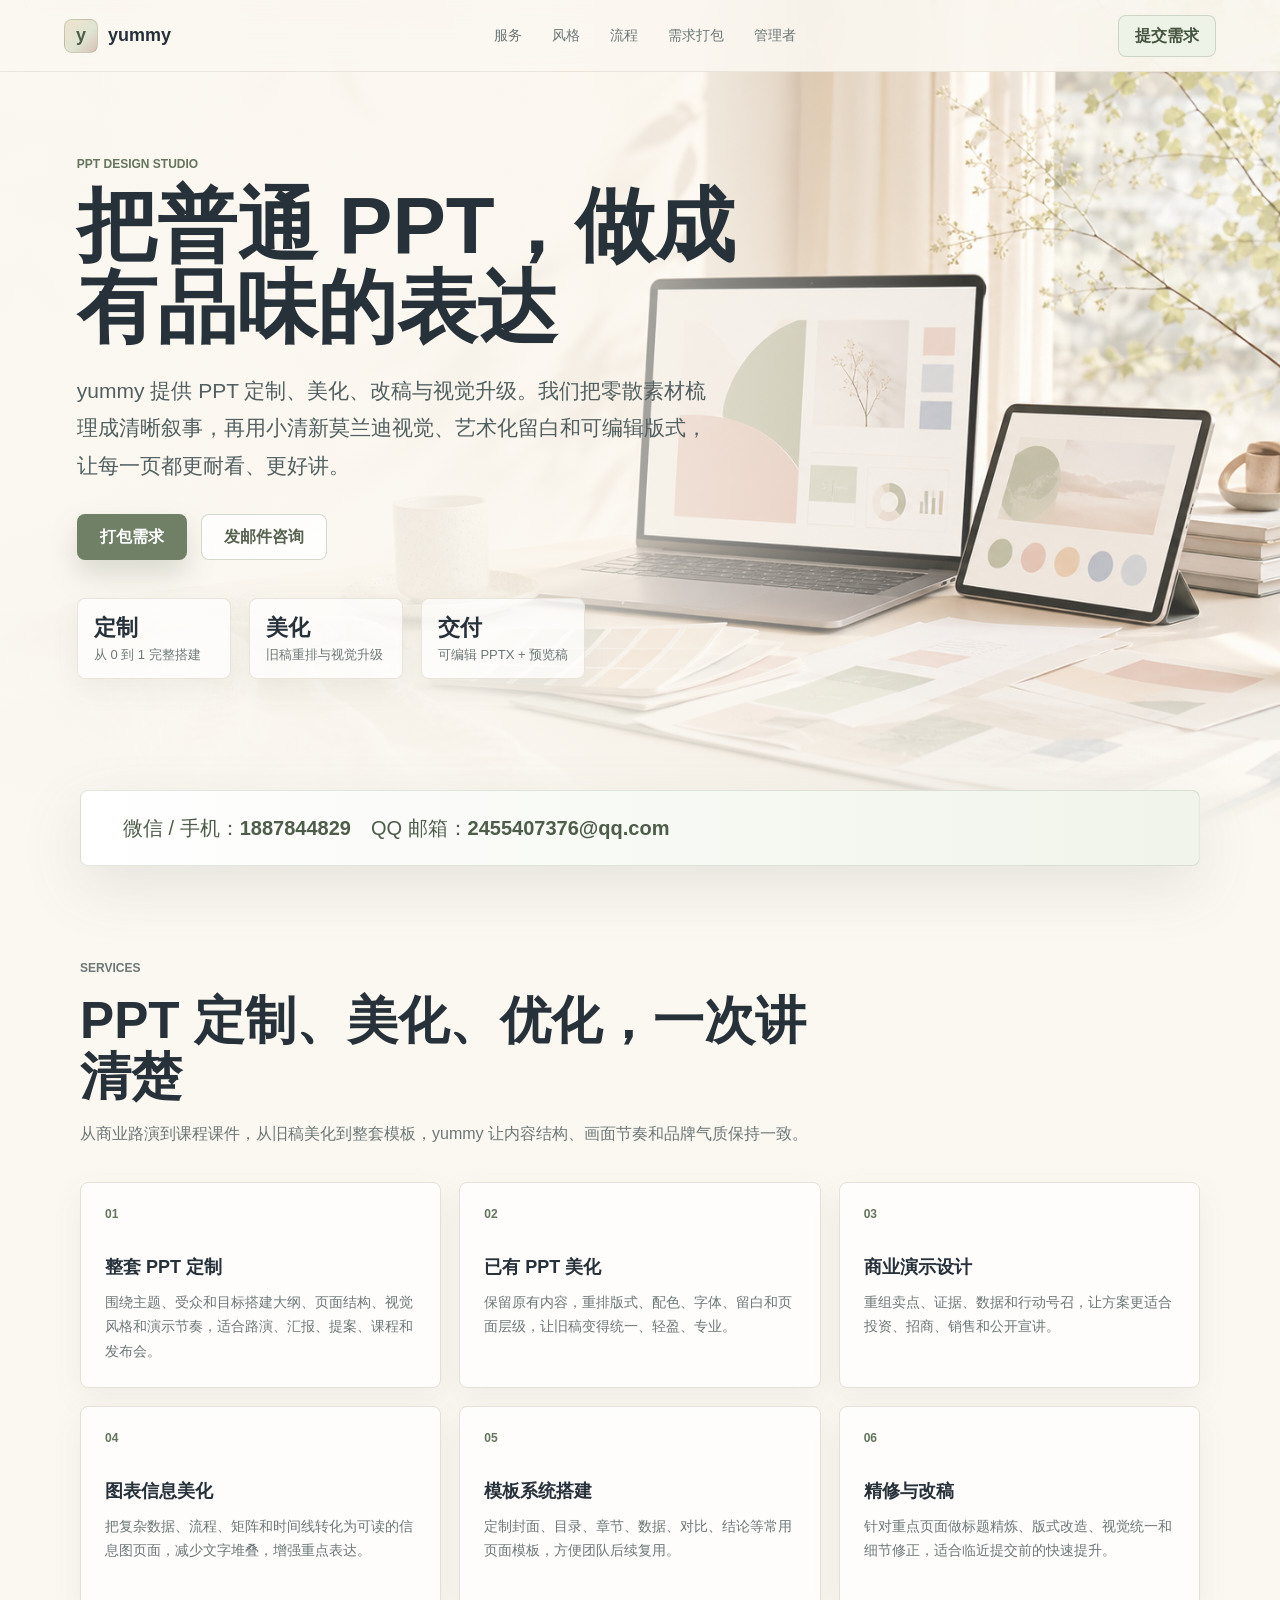
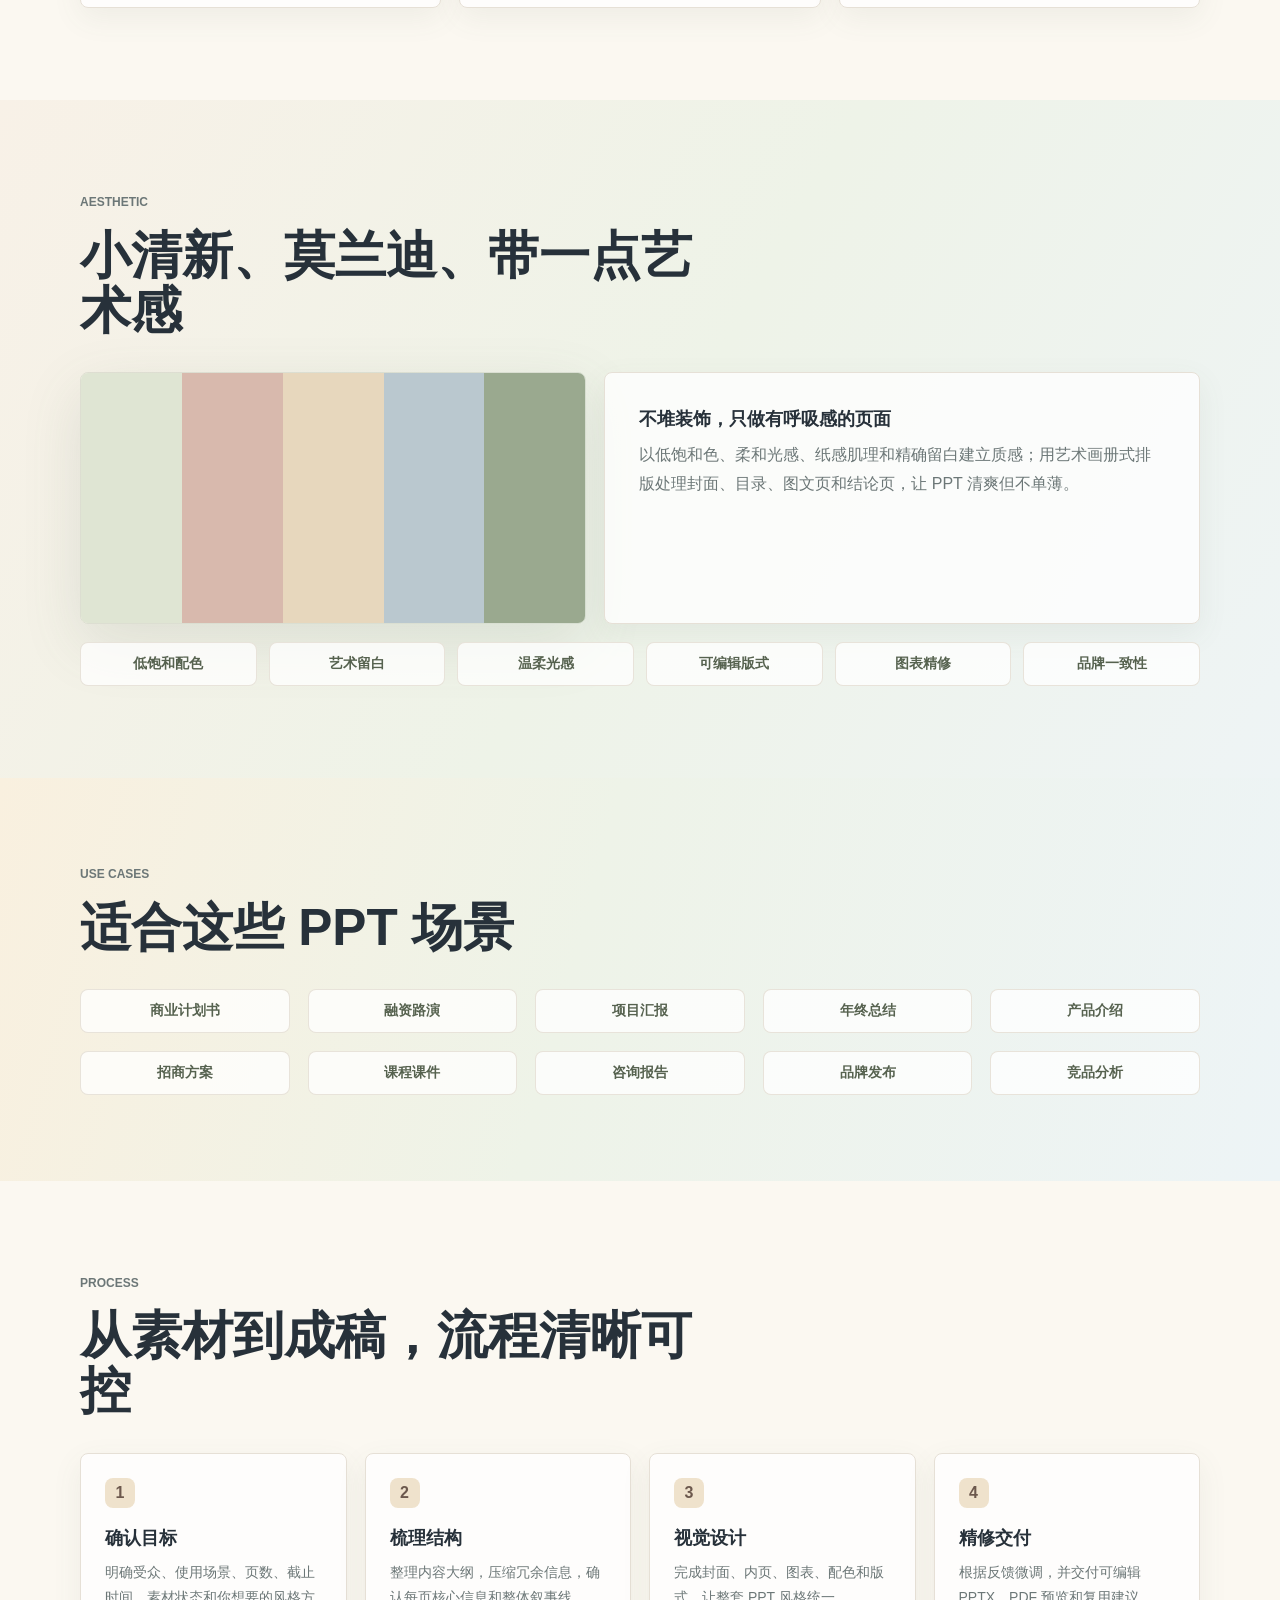
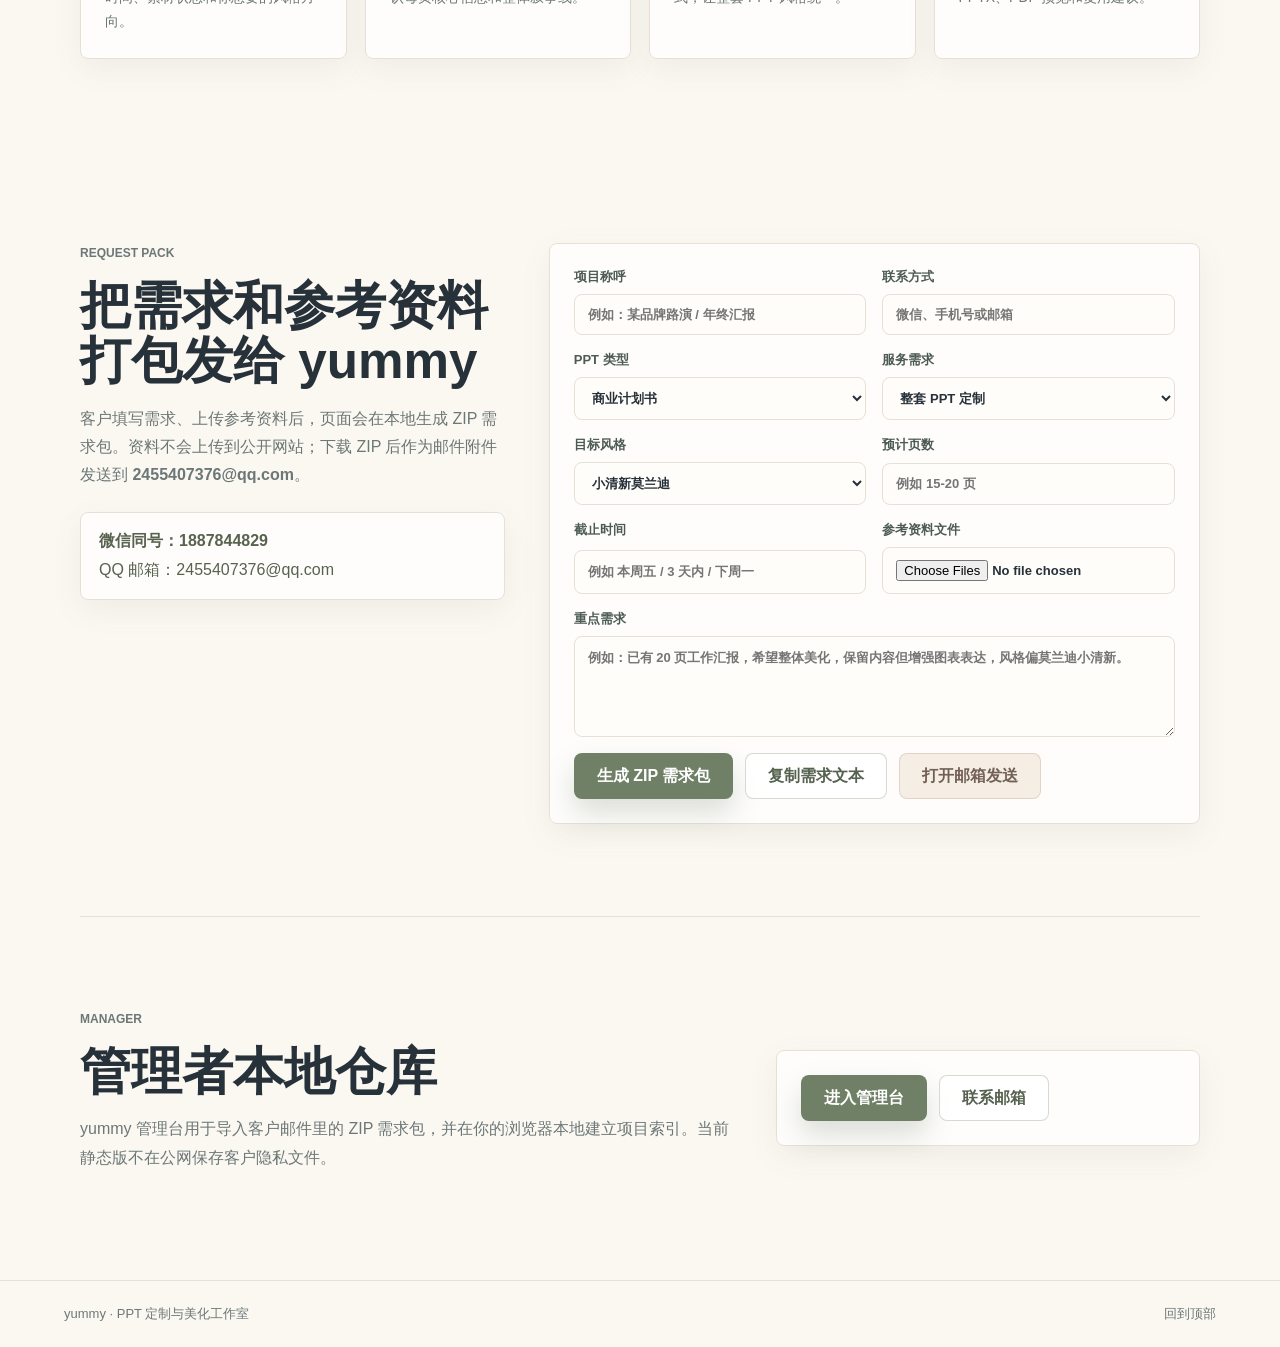
==== commit 5d56ca0c: "Rebrand to yummy and add request packaging" ====
--- a/index.html
+++ b/index.html
@@ -3,124 +3,125 @@
   <head>
     <meta charset="utf-8">
     <meta name="viewport" content="width=device-width, initial-scale=1">
-    <title>深界 | PPT 定制与美化工作室</title>
-    <meta name="description" content="深界专注 PPT 定制、美化、商业路演、汇报优化和模板系统搭建，让每一份演示更清晰、更好看、更有说服力。">
-    <link rel="stylesheet" href="styles.css">
+    <title>yummy | PPT 定制与美化工作室</title>
+    <meta name="description" content="yummy 专注 PPT 定制、美化、改稿和商业演示设计，用小清新莫兰迪视觉与清晰结构，让演示更有艺术感和说服力。">
+    <link rel="stylesheet" href="styles.css?v=20260609-yummy">
   </head>
   <body>
     <header class="site-header" aria-label="主导航">
-      <a class="brand" href="#top" aria-label="深界首页">
-        <span class="brand-mark">深</span>
-        <span>深界</span>
+      <a class="brand" href="#top" aria-label="yummy 首页">
+        <span class="brand-mark">y</span>
+        <span>yummy</span>
       </a>
       <nav class="nav-links" aria-label="页面导航">
         <a href="#services">服务</a>
-        <a href="#cases">场景</a>
+        <a href="#aesthetic">风格</a>
         <a href="#process">流程</a>
-        <a href="#plans">方案</a>
-        <a href="#brief">需求</a>
+        <a href="#brief">需求打包</a>
+        <a href="admin.html">管理者</a>
       </nav>
       <a class="nav-cta" href="#brief">提交需求</a>
     </header>
 
     <main id="top">
       <section class="hero" aria-labelledby="hero-title">
-        <img class="hero-image" src="assets/hero-ppt-design-sunlit.png" alt="明亮清新的 PPT 定制与美化工作台">
+        <img class="hero-image" src="assets/hero-yummy-morandi.png" alt="莫兰迪色系的 PPT 设计工作台">
         <div class="hero-shade"></div>
         <div class="hero-content" data-animate>
           <p class="eyebrow">PPT Design Studio</p>
-          <h1 id="hero-title">让一份 PPT，变成更会说服人的作品</h1>
+          <h1 id="hero-title">把普通 PPT，做成有品味的表达</h1>
           <p class="hero-copy">
-            深界专注 PPT 定制、美化、改稿和商业演示设计。我们把零散内容整理成清晰结构，把普通页面打磨成有节奏、有质感、有记忆点的表达。
+            yummy 提供 PPT 定制、美化、改稿与视觉升级。我们把零散素材梳理成清晰叙事，再用小清新莫兰迪视觉、艺术化留白和可编辑版式，让每一页都更耐看、更好讲。
           </p>
           <div class="hero-actions">
-            <a class="button primary" href="#brief">获取定制建议</a>
-            <a class="button secondary" href="#services">查看服务范围</a>
+            <a class="button primary" href="#brief">打包需求</a>
+            <a class="button secondary" href="mailto:2455407376@qq.com?subject=yummy%20PPT%E5%AE%9A%E5%88%B6%E5%92%A8%E8%AF%A2">发邮件咨询</a>
           </div>
           <dl class="hero-metrics" aria-label="服务特点">
             <div>
               <dt>定制</dt>
-              <dd>从 0 到 1 搭建整套 PPT</dd>
+              <dd>从 0 到 1 完整搭建</dd>
             </div>
             <div>
               <dt>美化</dt>
               <dd>旧稿重排与视觉升级</dd>
             </div>
             <div>
-              <dt>改稿</dt>
-              <dd>逻辑、图表、文字精修</dd>
+              <dt>交付</dt>
+              <dd>可编辑 PPTX + 预览稿</dd>
             </div>
           </dl>
         </div>
       </section>
 
-      <section class="intro-strip" data-animate aria-label="服务承诺">
-        <p>你给素材、想法或旧版 PPT，我们负责梳理逻辑、重做版式、统一风格，并交付可继续编辑的源文件。</p>
+      <section class="intro-strip" data-animate aria-label="联系方式">
+        <p>微信 / 手机：<strong>1887844829</strong>　QQ 邮箱：<strong>2455407376@qq.com</strong></p>
       </section>
 
       <section class="section" id="services" aria-labelledby="services-title">
         <div class="section-heading" data-animate>
           <p class="eyebrow">Services</p>
           <h2 id="services-title">PPT 定制、美化、优化，一次讲清楚</h2>
-          <p>深界覆盖从内容结构到视觉落地的完整链路。你可以只做单页美化，也可以交给我们完成整套演示设计。</p>
+          <p>从商业路演到课程课件，从旧稿美化到整套模板，yummy 让内容结构、画面节奏和品牌气质保持一致。</p>
         </div>
         <div class="service-grid">
           <article class="service-card" data-animate>
             <span class="service-index">01</span>
-            <h3>PPT 整套定制</h3>
-            <p>根据主题、受众和目标，从大纲、页面结构到视觉风格完整搭建，适合路演、汇报、提案和课程。</p>
+            <h3>整套 PPT 定制</h3>
+            <p>围绕主题、受众和目标搭建大纲、页面结构、视觉风格和演示节奏，适合路演、汇报、提案、课程和发布会。</p>
           </article>
           <article class="service-card" data-animate>
             <span class="service-index">02</span>
-            <h3>PPT 美化重做</h3>
-            <p>保留原有内容，重排版式、配色、字体、留白和页面层级，让旧稿快速变得干净、统一、专业。</p>
+            <h3>已有 PPT 美化</h3>
+            <p>保留原有内容，重排版式、配色、字体、留白和页面层级，让旧稿变得统一、轻盈、专业。</p>
           </article>
           <article class="service-card" data-animate>
             <span class="service-index">03</span>
-            <h3>商业路演设计</h3>
-            <p>围绕卖点、证据、市场、商业模式和行动召唤重组叙事，让方案更适合投资、招商、销售和宣讲。</p>
+            <h3>商业演示设计</h3>
+            <p>重组卖点、证据、数据和行动号召，让方案更适合投资、招商、销售和公开宣讲。</p>
           </article>
           <article class="service-card" data-animate>
             <span class="service-index">04</span>
-            <h3>汇报与课件优化</h3>
-            <p>把工作汇报、培训课件和项目复盘整理成清晰页面，强化重点、节奏和阅读舒适度。</p>
+            <h3>图表信息美化</h3>
+            <p>把复杂数据、流程、矩阵和时间线转化为可读的信息图页面，减少文字堆叠，增强重点表达。</p>
           </article>
           <article class="service-card" data-animate>
             <span class="service-index">05</span>
-            <h3>图表信息美化</h3>
-            <p>把复杂数据、流程、矩阵和时间线转成更易读的信息图页面，减少文字堆叠。</p>
+            <h3>模板系统搭建</h3>
+            <p>定制封面、目录、章节、数据、对比、结论等常用页面模板，方便团队后续复用。</p>
           </article>
           <article class="service-card" data-animate>
             <span class="service-index">06</span>
-            <h3>模板系统搭建</h3>
-            <p>定制封面、目录、章节、数据、对比、结论等页面模板，方便团队后续持续复用。</p>
-          </article>
-        </div>
-      </section>
-
-      <section class="section compare-section" aria-labelledby="compare-title">
+            <h3>精修与改稿</h3>
+            <p>针对重点页面做标题精炼、版式改造、视觉统一和细节修正，适合临近提交前的快速提升。</p>
+          </article>
+        </div>
+      </section>
+
+      <section class="section aesthetic-section" id="aesthetic" aria-labelledby="aesthetic-title">
         <div class="section-heading compact" data-animate>
-          <p class="eyebrow">Before / After</p>
-          <h2 id="compare-title">我们重点解决这些问题</h2>
-        </div>
-        <div class="compare-grid">
-          <div class="compare-card before" data-animate>
-            <h3>修改前常见状态</h3>
-            <ul>
-              <li>内容堆得满，重点不突出</li>
-              <li>每页风格不一致，像拼起来的</li>
-              <li>图表和文字没有层级</li>
-              <li>封面、目录、结尾缺少记忆点</li>
-            </ul>
-          </div>
-          <div class="compare-card after" data-animate>
-            <h3>深界优化后的状态</h3>
-            <ul>
-              <li>一页一个核心信息</li>
-              <li>标题、图表、色彩、留白统一</li>
-              <li>重点结论先行，证据跟随</li>
-              <li>源文件可编辑，后续可复用</li>
-            </ul>
+          <p class="eyebrow">Aesthetic</p>
+          <h2 id="aesthetic-title">小清新、莫兰迪、带一点艺术感</h2>
+        </div>
+        <div class="aesthetic-grid">
+          <div class="palette-panel" data-animate>
+            <span style="--swatch:#dfe5d3"></span>
+            <span style="--swatch:#d8b9ad"></span>
+            <span style="--swatch:#e7d7bd"></span>
+            <span style="--swatch:#bac8cf"></span>
+            <span style="--swatch:#9aa98f"></span>
+          </div>
+          <div class="style-copy" data-animate>
+            <h3>不堆装饰，只做有呼吸感的页面</h3>
+            <p>以低饱和色、柔和光感、纸感肌理和精确留白建立质感；用艺术画册式排版处理封面、目录、图文页和结论页，让 PPT 清爽但不单薄。</p>
+          </div>
+          <div class="style-tags" data-animate>
+            <span>低饱和配色</span>
+            <span>艺术留白</span>
+            <span>温柔光感</span>
+            <span>可编辑版式</span>
+            <span>图表精修</span>
+            <span>品牌一致性</span>
           </div>
         </div>
       </section>
@@ -153,17 +154,17 @@
           <div class="timeline-item" data-animate>
             <span>1</span>
             <h3>确认目标</h3>
-            <p>明确受众、使用场景、页数、截止时间和你想要的风格方向。</p>
+            <p>明确受众、使用场景、页数、截止时间、素材状态和你想要的风格方向。</p>
           </div>
           <div class="timeline-item" data-animate>
             <span>2</span>
             <h3>梳理结构</h3>
-            <p>将素材整理成大纲，压缩冗余内容，确定每页的核心信息。</p>
+            <p>整理内容大纲，压缩冗余信息，确认每页核心信息和整体叙事线。</p>
           </div>
           <div class="timeline-item" data-animate>
             <span>3</span>
             <h3>视觉设计</h3>
-            <p>完成封面、内页、图表、版式和配色，让整套 PPT 风格统一。</p>
+            <p>完成封面、内页、图表、配色和版式，让整套 PPT 风格统一。</p>
           </div>
           <div class="timeline-item" data-animate>
             <span>4</span>
@@ -173,97 +174,25 @@
         </div>
       </section>
 
-      <section class="section split-section" aria-labelledby="deliver-title">
-        <div data-animate>
-          <p class="eyebrow">Deliverables</p>
-          <h2 id="deliver-title">交付不止一份文件</h2>
-          <p class="section-note">我们希望你拿到的不只是“好看的 PPT”，而是一套可以继续维护和复用的表达资产。</p>
-        </div>
-        <div class="outcome-list">
-          <div data-animate>
-            <h3>可编辑 PPTX 源文件</h3>
-            <p>保留文本、图表、形状和页面元素的可编辑性，方便后续修改。</p>
-          </div>
-          <div data-animate>
-            <h3>PDF 预览版</h3>
-            <p>用于对外发送、会议预览或打印，减少字体和版本差异造成的错位。</p>
-          </div>
-          <div data-animate>
-            <h3>风格与复用建议</h3>
-            <p>给出配色、字体、组件和常用页面的复用方式，方便下一次继续沿用。</p>
-          </div>
-        </div>
-      </section>
-
-      <section class="section soft-band" id="plans" aria-labelledby="plans-title">
-        <div class="section-heading" data-animate>
-          <p class="eyebrow">Plans</p>
-          <h2 id="plans-title">三种合作方式</h2>
-        </div>
-        <div class="plan-grid">
-          <article class="plan-card" data-animate>
-            <h3>单页美化</h3>
-            <p class="plan-use">适合封面、目录、图表页、结论页等重点页面。</p>
-            <ul>
-              <li>1-3 页重点重做</li>
-              <li>版式、配色、字体统一</li>
-              <li>适合快速救急</li>
-            </ul>
-          </article>
-          <article class="plan-card featured" data-animate>
-            <p class="plan-label">推荐</p>
-            <h3>整套定制</h3>
-            <p class="plan-use">适合路演、汇报、提案、课程和产品介绍。</p>
-            <ul>
-              <li>结构梳理与整套设计</li>
-              <li>封面到结尾完整交付</li>
-              <li>含一次集中修改</li>
-            </ul>
-          </article>
-          <article class="plan-card" data-animate>
-            <h3>长期协作</h3>
-            <p class="plan-use">适合每月都有汇报、课件或营销材料的团队。</p>
-            <ul>
-              <li>模板系统搭建</li>
-              <li>多场景页面组件</li>
-              <li>持续改稿与复用优化</li>
-            </ul>
-          </article>
-        </div>
-      </section>
-
-      <section class="section faq-section" aria-labelledby="faq-title">
-        <div class="section-heading compact" data-animate>
-          <p class="eyebrow">FAQ</p>
-          <h2 id="faq-title">常见问题</h2>
-        </div>
-        <div class="faq-list">
-          <details data-animate>
-            <summary>只有 Word 或零散素材，可以做吗？</summary>
-            <p>可以。我们可以先帮你整理内容结构，再转成 PPT 页面。如果素材不完整，会先列出需要补充的信息。</p>
-          </details>
-          <details data-animate>
-            <summary>能不能只做美化，不改内容？</summary>
-            <p>可以。我们会尽量保留原文，只优化版式、配色、图表、留白和页面一致性。</p>
-          </details>
-          <details data-animate>
-            <summary>交付的是图片还是可编辑 PPT？</summary>
-            <p>默认交付可编辑 PPTX，并可附 PDF 预览。复杂视觉元素会尽量保持可修改。</p>
-          </details>
-          <details data-animate>
-            <summary>商业资料会保密吗？</summary>
-            <p>会。涉及商业计划、客户信息、内部数据的材料，会按你的要求控制留存和传播范围。</p>
-          </details>
-        </div>
-      </section>
-
-      <section class="section brief-section" id="brief" aria-labelledby="brief-title">
+      <section class="section package-section" id="brief" aria-labelledby="brief-title">
         <div class="brief-copy" data-animate>
-          <p class="eyebrow">Start</p>
-          <h2 id="brief-title">先生成一份 PPT 定制需求简报</h2>
-          <p>填写几个关键信息，页面会整理出一段可发送给深界的需求文本。你可以直接复制给我们做初步沟通。</p>
+          <p class="eyebrow">Request Pack</p>
+          <h2 id="brief-title">把需求和参考资料打包发给 yummy</h2>
+          <p>客户填写需求、上传参考资料后，页面会在本地生成 ZIP 需求包。资料不会上传到公开网站；下载 ZIP 后作为邮件附件发送到 <strong>2455407376@qq.com</strong>。</p>
+          <div class="contact-card">
+            <strong>微信同号：1887844829</strong>
+            <span>QQ 邮箱：2455407376@qq.com</span>
+          </div>
         </div>
         <form class="brief-form" id="briefForm" data-animate>
+          <label>
+            项目称呼
+            <input id="clientName" name="clientName" type="text" placeholder="例如：某品牌路演 / 年终汇报">
+          </label>
+          <label>
+            联系方式
+            <input id="clientContact" name="clientContact" type="text" placeholder="微信、手机号或邮箱">
+          </label>
           <label>
             PPT 类型
             <select id="projectType" name="projectType">
@@ -289,11 +218,11 @@
           <label>
             目标风格
             <select id="styleTone" name="styleTone">
-              <option>小清新阳光</option>
+              <option>小清新莫兰迪</option>
+              <option>艺术画册感</option>
               <option>专业简洁</option>
               <option>高端商务</option>
               <option>科技清爽</option>
-              <option>教育友好</option>
             </select>
           </label>
           <label>
@@ -305,20 +234,41 @@
             <input id="deadline" name="deadline" type="text" placeholder="例如 本周五 / 3 天内 / 下周一">
           </label>
           <label>
-            你的重点需求
-            <textarea id="needDetail" name="needDetail" rows="4" placeholder="例如：已有 20 页工作汇报，希望整体美化并加强图表表达"></textarea>
-          </label>
-          <button class="button primary form-button" type="submit">生成简报</button>
-          <output class="brief-output" id="briefOutput" aria-live="polite"></output>
+            参考资料文件
+            <input id="referenceFiles" name="referenceFiles" type="file" multiple>
+          </label>
+          <label class="full-row">
+            重点需求
+            <textarea id="needDetail" name="needDetail" rows="5" placeholder="例如：已有 20 页工作汇报，希望整体美化，保留内容但增强图表表达，风格偏莫兰迪小清新。"></textarea>
+          </label>
+          <div class="form-actions full-row">
+            <button class="button primary" type="button" id="buildPackage">生成 ZIP 需求包</button>
+            <button class="button secondary" type="button" id="copyBrief">复制需求文本</button>
+            <button class="button ghost" type="button" id="emailBrief">打开邮箱发送</button>
+          </div>
+          <output class="brief-output full-row" id="briefOutput" aria-live="polite"></output>
         </form>
       </section>
+
+      <section class="section manager-section" aria-labelledby="manager-title">
+        <div data-animate>
+          <p class="eyebrow">Manager</p>
+          <h2 id="manager-title">管理者本地仓库</h2>
+          <p>yummy 管理台用于导入客户邮件里的 ZIP 需求包，并在你的浏览器本地建立项目索引。当前静态版不在公网保存客户隐私文件。</p>
+        </div>
+        <div class="manager-actions" data-animate>
+          <a class="button primary" href="admin.html">进入管理台</a>
+          <a class="button secondary" href="mailto:2455407376@qq.com">联系邮箱</a>
+        </div>
+      </section>
     </main>
 
     <footer class="footer">
-      <p>深界 · PPT 定制与美化工作室</p>
+      <p>yummy · PPT 定制与美化工作室</p>
       <a href="#top">回到顶部</a>
     </footer>
 
-    <script src="script.js"></script>
+    <script src="assets/jszip.min.js?v=3.10.1"></script>
+    <script src="script.js?v=20260609-yummy"></script>
   </body>
 </html>
--- a/styles.css
+++ b/styles.css
@@ -1,31 +1,40 @@
 :root {
-  --ink: #172033;
-  --muted: #5f6e7a;
-  --line: #dfe9e5;
-  --paper: #fffdf8;
-  --soft: #f4fbf7;
-  --mint: #54c6a0;
-  --mint-dark: #1e8c73;
-  --sky: #8ed2ec;
-  --sun: #ffd66e;
-  --peach: #ffb798;
+  --ink: #27313a;
+  --muted: #6c7777;
+  --paper: #fbf8f1;
   --white: #ffffff;
-  --shadow: 0 18px 55px rgba(54, 104, 96, 0.14);
+  --line: #e6e0d6;
+  --sage: #9aa98f;
+  --sage-dark: #64745d;
+  --blush: #d8b9ad;
+  --oat: #e7d7bd;
+  --sky: #bac8cf;
+  --clay: #b88973;
+  --mist: #edf1ea;
+  --shadow: 0 20px 60px rgba(91, 103, 92, 0.14);
 }
 
 * {
   box-sizing: border-box;
 }
 
+[hidden] {
+  display: none !important;
+}
+
 html {
   scroll-behavior: smooth;
 }
 
+section[id] {
+  scroll-margin-top: 92px;
+}
+
 body {
   margin: 0;
-  font-family: "Inter", "PingFang SC", "Microsoft YaHei", Arial, sans-serif;
   color: var(--ink);
   background: var(--paper);
+  font-family: "Inter", "PingFang SC", "Microsoft YaHei", Arial, sans-serif;
 }
 
 a {
@@ -33,20 +42,25 @@
   text-decoration: none;
 }
 
+button,
+input,
+select,
+textarea {
+  font: inherit;
+}
+
 .site-header {
   position: fixed;
   z-index: 20;
-  top: 0;
-  left: 0;
-  right: 0;
+  inset: 0 0 auto;
+  height: 72px;
   display: flex;
   align-items: center;
   justify-content: space-between;
   gap: 24px;
-  height: 72px;
   padding: 0 clamp(20px, 5vw, 64px);
-  background: rgba(255, 253, 248, 0.88);
-  border-bottom: 1px solid rgba(223, 232, 229, 0.78);
+  background: rgba(251, 248, 241, 0.88);
+  border-bottom: 1px solid rgba(230, 224, 214, 0.8);
   backdrop-filter: blur(18px);
 }
 
@@ -54,15 +68,17 @@
 .nav-links,
 .hero-actions,
 .hero-metrics,
-.footer {
+.footer,
+.form-actions,
+.manager-actions {
   display: flex;
   align-items: center;
 }
 
 .brand {
   gap: 10px;
+  font-size: 18px;
   font-weight: 850;
-  font-size: 18px;
 }
 
 .brand-mark {
@@ -71,20 +87,20 @@
   width: 34px;
   height: 34px;
   border-radius: 8px;
-  color: #0d4f43;
-  background: linear-gradient(135deg, #fff3bd, #bdf4dd 62%, #cceeff);
-  border: 1px solid rgba(30, 140, 115, 0.2);
+  color: #4f5e49;
+  background: linear-gradient(135deg, #efe2cc, #dfe5d3 58%, #d9c0b6);
+  border: 1px solid rgba(100, 116, 93, 0.22);
 }
 
 .nav-links {
   gap: clamp(14px, 3vw, 30px);
+  color: var(--muted);
   font-size: 14px;
-  color: var(--muted);
 }
 
 .nav-links a:hover,
 .footer a:hover {
-  color: var(--mint-dark);
+  color: var(--sage-dark);
 }
 
 .nav-cta,
@@ -92,21 +108,21 @@
   border-radius: 8px;
   font-weight: 760;
   line-height: 1;
-  transition: transform 180ms ease, box-shadow 180ms ease, background 180ms ease;
+  transition: transform 180ms ease, box-shadow 180ms ease, background 180ms ease, border-color 180ms ease;
 }
 
 .nav-cta {
   padding: 12px 16px;
-  color: #0a5a4c;
-  background: #eafff5;
-  border: 1px solid rgba(84, 198, 160, 0.35);
+  color: #465540;
+  background: #eef3e8;
+  border: 1px solid rgba(100, 116, 93, 0.24);
 }
 
 .button {
+  min-height: 46px;
   display: inline-flex;
+  justify-content: center;
   align-items: center;
-  justify-content: center;
-  min-height: 46px;
   padding: 0 22px;
   border: 1px solid transparent;
   cursor: pointer;
@@ -118,19 +134,25 @@
 }
 
 .button.primary {
-  color: #ffffff;
-  background: #1c9a7d;
-  box-shadow: 0 14px 28px rgba(28, 154, 125, 0.22);
+  color: #fff;
+  background: #6f8067;
+  box-shadow: 0 14px 28px rgba(100, 116, 93, 0.22);
 }
 
 .button.primary:hover {
-  background: #137d68;
+  background: #596a54;
 }
 
 .button.secondary {
-  color: #175a4d;
-  background: rgba(255, 255, 255, 0.8);
-  border-color: rgba(84, 198, 160, 0.32);
+  color: #56624f;
+  background: rgba(255, 255, 255, 0.76);
+  border-color: rgba(154, 169, 143, 0.42);
+}
+
+.button.ghost {
+  color: #745f55;
+  background: #f4eee5;
+  border-color: rgba(184, 137, 115, 0.28);
 }
 
 .hero {
@@ -158,18 +180,18 @@
 
 .hero-shade {
   background:
-    linear-gradient(90deg, rgba(255, 253, 248, 0.96) 0%, rgba(255, 253, 248, 0.84) 38%, rgba(255, 253, 248, 0.22) 78%),
-    linear-gradient(180deg, rgba(255, 253, 248, 0) 76%, var(--paper) 100%);
+    linear-gradient(90deg, rgba(251, 248, 241, 0.98) 0%, rgba(251, 248, 241, 0.88) 37%, rgba(251, 248, 241, 0.2) 76%),
+    linear-gradient(180deg, rgba(251, 248, 241, 0) 74%, var(--paper) 100%);
 }
 
 .hero-content {
   position: relative;
-  width: min(720px, 100%);
+  width: min(730px, 100%);
 }
 
 .eyebrow {
   margin: 0 0 14px;
-  color: var(--mint-dark);
+  color: var(--sage-dark);
   font-size: 12px;
   font-weight: 850;
   text-transform: uppercase;
@@ -183,30 +205,52 @@
 }
 
 h1 {
-  max-width: 700px;
+  max-width: 690px;
   margin-bottom: 22px;
-  font-size: clamp(40px, 7vw, 76px);
-  line-height: 1.04;
+  font-size: clamp(42px, 7vw, 80px);
+  line-height: 1.03;
   letter-spacing: 0;
+}
+
+h2 {
+  margin-bottom: 16px;
+  font-size: clamp(30px, 4vw, 52px);
+  line-height: 1.08;
+  letter-spacing: 0;
+}
+
+h3 {
+  margin-bottom: 10px;
+  font-size: 18px;
+  line-height: 1.35;
+}
+
+.hero-copy,
+.section-heading p,
+.section-note,
+.brief-copy p,
+.manager-section p,
+.style-copy p {
+  color: var(--muted);
+  line-height: 1.78;
 }
 
 .hero-copy {
   max-width: 650px;
   margin-bottom: 30px;
-  color: #3c4d59;
+  color: #515f60;
   font-size: clamp(17px, 2.1vw, 21px);
-  line-height: 1.78;
 }
 
 .hero-actions {
+  flex-wrap: wrap;
   gap: 14px;
+  margin-bottom: 38px;
+}
+
+.hero-metrics {
   flex-wrap: wrap;
-  margin-bottom: 38px;
-}
-
-.hero-metrics {
   gap: 18px;
-  flex-wrap: wrap;
 }
 
 .hero-metrics div {
@@ -214,8 +258,8 @@
   padding: 14px 16px;
   border-radius: 8px;
   background: rgba(255, 255, 255, 0.7);
-  border: 1px solid rgba(223, 232, 229, 0.84);
-  box-shadow: 0 10px 28px rgba(66, 115, 106, 0.08);
+  border: 1px solid rgba(230, 224, 214, 0.84);
+  box-shadow: 0 10px 28px rgba(91, 103, 92, 0.08);
   animation: float-card 5s ease-in-out infinite;
 }
 
@@ -239,327 +283,272 @@
 }
 
 .intro-strip {
-  margin: -38px auto 0;
   position: relative;
   z-index: 3;
   width: min(1120px, calc(100% - 40px));
+  margin: -38px auto 0;
   padding: 20px clamp(20px, 4vw, 42px);
-  border: 1px solid rgba(84, 198, 160, 0.24);
-  border-radius: 8px;
-  background: linear-gradient(90deg, #ffffff, #f1fff8);
+  border: 1px solid rgba(154, 169, 143, 0.28);
+  border-radius: 8px;
+  background: linear-gradient(90deg, #ffffff, #f0f4ea);
   box-shadow: var(--shadow);
 }
 
 .intro-strip p {
   margin: 0;
-  color: #214b43;
+  color: #4e5c4a;
   font-size: clamp(16px, 2vw, 20px);
   line-height: 1.7;
 }
 
 .section {
-  width: min(1160px, calc(100% - 40px));
+  width: min(1120px, calc(100% - 40px));
   margin: 0 auto;
-  padding: 96px 0;
+  padding: 92px 0;
 }
 
 .section-heading {
-  max-width: 800px;
+  max-width: 760px;
   margin-bottom: 34px;
 }
 
 .section-heading.compact {
-  margin-bottom: 28px;
-}
-
-h2 {
-  margin-bottom: 16px;
-  font-size: clamp(30px, 4vw, 48px);
-  line-height: 1.14;
-  letter-spacing: 0;
-}
-
-.section-heading p:not(.eyebrow),
-.section-note,
-.brief-copy p,
-.service-card p,
-.timeline-item p,
-.outcome-list p,
-.plan-card p,
-.plan-card li,
-.faq-list p {
-  color: var(--muted);
-  line-height: 1.72;
+  max-width: 650px;
+}
+
+.service-grid,
+.plan-grid,
+.timeline,
+.case-grid,
+.aesthetic-grid {
+  display: grid;
+  gap: 18px;
 }
 
 .service-grid {
-  display: grid;
   grid-template-columns: repeat(3, minmax(0, 1fr));
-  gap: 16px;
 }
 
 .service-card,
-.plan-card,
 .timeline-item,
-.outcome-list > div,
 .brief-form,
-.compare-card,
-.faq-list details {
+.contact-card,
+.style-copy,
+.manager-actions,
+.admin-panel {
   border: 1px solid var(--line);
   border-radius: 8px;
-  background: rgba(255, 255, 255, 0.86);
-  box-shadow: 0 12px 34px rgba(71, 120, 108, 0.08);
+  background: rgba(255, 255, 255, 0.78);
+  box-shadow: 0 10px 30px rgba(91, 103, 92, 0.08);
 }
 
 .service-card {
-  min-height: 252px;
+  min-height: 202px;
   padding: 24px;
   transition: transform 220ms ease, box-shadow 220ms ease, border-color 220ms ease;
 }
 
-.service-card:hover,
-.plan-card:hover,
-.outcome-list > div:hover {
+.service-card:hover {
   transform: translateY(-5px);
-  border-color: rgba(84, 198, 160, 0.45);
-  box-shadow: 0 18px 44px rgba(71, 120, 108, 0.12);
+  border-color: rgba(154, 169, 143, 0.56);
+  box-shadow: var(--shadow);
 }
 
 .service-index {
-  display: inline-block;
+  display: block;
   margin-bottom: 34px;
-  color: var(--mint-dark);
-  font-size: 13px;
+  color: var(--sage-dark);
+  font-size: 12px;
   font-weight: 850;
 }
 
-h3 {
-  margin-bottom: 10px;
-  font-size: 21px;
-  letter-spacing: 0;
-}
-
-.compare-section {
-  padding-top: 24px;
-}
-
-.compare-grid {
-  display: grid;
-  grid-template-columns: repeat(2, minmax(0, 1fr));
-  gap: 18px;
-}
-
-.compare-card {
-  padding: 28px;
-}
-
-.compare-card.before {
-  background: linear-gradient(180deg, #ffffff, #fffaf0);
-}
-
-.compare-card.after {
-  background: linear-gradient(180deg, #ffffff, #effff8);
-  border-color: rgba(84, 198, 160, 0.38);
-}
-
-.compare-card ul,
-.plan-card ul {
-  margin: 18px 0 0;
-  padding-left: 18px;
+.service-card p,
+.timeline-item p {
+  margin: 0;
   color: var(--muted);
+  font-size: 14px;
   line-height: 1.75;
+}
+
+.aesthetic-section {
+  width: 100%;
+  max-width: none;
+  padding: 92px max(20px, calc((100% - 1120px) / 2));
+  background: linear-gradient(120deg, #f8f1e7 0%, #eef3e8 52%, #eef4f5 100%);
+}
+
+.aesthetic-grid {
+  grid-template-columns: 0.85fr 1fr;
+  align-items: stretch;
+}
+
+.palette-panel {
+  min-height: 252px;
+  display: grid;
+  grid-template-columns: repeat(5, 1fr);
+  overflow: hidden;
+  border: 1px solid rgba(100, 116, 93, 0.16);
+  border-radius: 8px;
+  box-shadow: var(--shadow);
+}
+
+.palette-panel span {
+  background: var(--swatch);
+}
+
+.style-copy {
+  padding: 34px;
+}
+
+.style-tags {
+  grid-column: 1 / -1;
+  display: grid;
+  grid-template-columns: repeat(6, minmax(0, 1fr));
+  gap: 12px;
+}
+
+.style-tags span,
+.case-grid span {
+  display: grid;
+  place-items: center;
+  min-height: 44px;
+  padding: 0 14px;
+  border: 1px solid rgba(230, 224, 214, 0.9);
+  border-radius: 8px;
+  color: #56624f;
+  background: rgba(255, 255, 255, 0.76);
+  font-weight: 700;
+  font-size: 14px;
+  text-align: center;
 }
 
 .soft-band {
   width: 100%;
   max-width: none;
-  padding-left: max(20px, calc((100vw - 1160px) / 2));
-  padding-right: max(20px, calc((100vw - 1160px) / 2));
-  background:
-    radial-gradient(circle at 20% 20%, rgba(255, 214, 110, 0.28), transparent 32%),
-    linear-gradient(135deg, #f6fff9, #f8fbff);
+  padding: 86px max(20px, calc((100% - 1120px) / 2));
+  background: linear-gradient(105deg, #f9f0df 0%, #eef3e8 45%, #edf4f6 100%);
 }
 
 .case-grid {
-  display: grid;
   grid-template-columns: repeat(5, minmax(0, 1fr));
+}
+
+.timeline {
+  grid-template-columns: repeat(4, minmax(0, 1fr));
+}
+
+.timeline-item {
+  padding: 24px;
+}
+
+.timeline-item span {
+  display: grid;
+  place-items: center;
+  width: 30px;
+  height: 30px;
+  margin-bottom: 18px;
+  border-radius: 8px;
+  color: #6c584d;
+  background: #efe2cc;
+  font-weight: 850;
+}
+
+.package-section,
+.manager-section {
+  display: grid;
+  grid-template-columns: 0.75fr 1.15fr;
+  gap: 44px;
+  align-items: start;
+}
+
+.brief-form {
+  display: grid;
+  grid-template-columns: repeat(2, minmax(0, 1fr));
+  gap: 16px;
+  padding: 24px;
+}
+
+.brief-form label {
+  display: grid;
+  gap: 8px;
+  color: #4d5b55;
+  font-size: 13px;
+  font-weight: 760;
+}
+
+.brief-form input,
+.brief-form select,
+.brief-form textarea,
+.admin-panel input {
+  width: 100%;
+  border: 1px solid var(--line);
+  border-radius: 8px;
+  padding: 12px 13px;
+  color: var(--ink);
+  background: #fffdf9;
+  outline: none;
+}
+
+.brief-form input:focus,
+.brief-form select:focus,
+.brief-form textarea:focus,
+.admin-panel input:focus {
+  border-color: var(--sage);
+  box-shadow: 0 0 0 3px rgba(154, 169, 143, 0.16);
+}
+
+.full-row {
+  grid-column: 1 / -1;
+}
+
+.form-actions {
+  flex-wrap: wrap;
   gap: 12px;
-}
-
-.case-grid span {
-  padding: 15px 16px;
-  border-radius: 8px;
-  color: #244d43;
-  background: #ffffff;
-  border: 1px solid rgba(84, 198, 160, 0.25);
-  box-shadow: 0 8px 24px rgba(71, 120, 108, 0.06);
-  text-align: center;
-}
-
-.timeline {
-  display: grid;
-  grid-template-columns: repeat(4, minmax(0, 1fr));
-  gap: 14px;
-}
-
-.timeline-item {
-  padding: 22px;
-}
-
-.timeline-item span {
-  display: grid;
-  place-items: center;
-  width: 34px;
-  height: 34px;
-  margin-bottom: 24px;
-  border-radius: 8px;
-  background: #fff4c9;
-  color: #755400;
-  font-weight: 850;
-}
-
-.split-section {
-  display: grid;
-  grid-template-columns: 0.8fr 1.2fr;
-  gap: clamp(30px, 6vw, 80px);
-  align-items: start;
-}
-
-.outcome-list {
-  display: grid;
-  gap: 14px;
-}
-
-.outcome-list > div {
-  padding: 22px 24px;
-  transition: transform 220ms ease, box-shadow 220ms ease, border-color 220ms ease;
-}
-
-.plan-grid {
-  display: grid;
-  grid-template-columns: repeat(3, minmax(0, 1fr));
-  gap: 16px;
-}
-
-.plan-card {
-  padding: 26px;
-  transition: transform 220ms ease, box-shadow 220ms ease, border-color 220ms ease;
-}
-
-.plan-card.featured {
-  border-color: rgba(28, 154, 125, 0.42);
-  background: linear-gradient(180deg, #ffffff, #effff8);
-  box-shadow: 0 18px 46px rgba(28, 154, 125, 0.15);
-}
-
-.plan-label {
-  display: inline-block;
-  margin-bottom: 14px;
-  padding: 6px 10px;
-  border-radius: 8px;
-  color: #8a5b00;
-  background: #fff1bf;
-  font-size: 12px;
-  font-weight: 850;
-}
-
-.plan-use {
-  min-height: 54px;
-}
-
-.faq-section {
-  padding-top: 48px;
-}
-
-.faq-list {
-  display: grid;
-  gap: 12px;
-}
-
-.faq-list details {
-  padding: 20px 22px;
-}
-
-.faq-list summary {
-  cursor: pointer;
-  font-weight: 820;
-}
-
-.faq-list p {
-  margin: 14px 0 0;
-}
-
-.brief-section {
-  display: grid;
-  grid-template-columns: 0.76fr 1.24fr;
-  gap: clamp(28px, 6vw, 72px);
-  align-items: start;
-}
-
-.brief-form {
-  display: grid;
-  gap: 18px;
-  padding: 26px;
-}
-
-label {
-  display: grid;
-  gap: 8px;
-  color: #2b3d48;
-  font-size: 14px;
-  font-weight: 760;
-}
-
-input,
-select,
-textarea {
-  width: 100%;
-  border: 1px solid #d9e5e1;
-  border-radius: 8px;
-  padding: 13px 14px;
-  color: var(--ink);
-  background: #ffffff;
-  font: inherit;
-  font-weight: 500;
-}
-
-textarea {
-  resize: vertical;
-}
-
-input:focus,
-select:focus,
-textarea:focus {
-  outline: 3px solid rgba(84, 198, 160, 0.22);
-  border-color: var(--mint);
-}
-
-.form-button {
-  width: 100%;
 }
 
 .brief-output {
   display: none;
   white-space: pre-wrap;
+  border: 1px solid rgba(154, 169, 143, 0.32);
+  border-radius: 8px;
   padding: 16px;
-  border-radius: 8px;
-  background: #f5fbff;
-  border: 1px solid #d7ebf7;
-  color: #25424f;
-  line-height: 1.68;
+  color: #4d5b55;
+  background: #f3f7ef;
+  font-size: 14px;
+  line-height: 1.72;
 }
 
 .brief-output.active {
   display: block;
 }
 
+.contact-card {
+  display: grid;
+  gap: 8px;
+  margin-top: 22px;
+  padding: 18px;
+  color: #58634f;
+}
+
+.manager-section {
+  grid-template-columns: 1fr 0.65fr;
+  border-top: 1px solid var(--line);
+}
+
+.manager-actions {
+  gap: 12px;
+  justify-content: flex-start;
+  align-self: center;
+  padding: 24px;
+}
+
 .footer {
   justify-content: space-between;
-  gap: 18px;
-  padding: 28px clamp(20px, 5vw, 64px);
+  gap: 20px;
+  padding: 24px clamp(20px, 5vw, 64px);
   color: var(--muted);
-  background: #ffffff;
   border-top: 1px solid var(--line);
+  font-size: 13px;
 }
 
 .footer p {
@@ -597,12 +586,16 @@
 }
 
 @media (prefers-reduced-motion: reduce) {
+  html {
+    scroll-behavior: auto;
+  }
+
   *,
   *::before,
   *::after {
-    animation: none !important;
-    scroll-behavior: auto !important;
-    transition: none !important;
+    animation-duration: 0.01ms !important;
+    animation-iteration-count: 1 !important;
+    transition-duration: 0.01ms !important;
   }
 
   [data-animate] {
@@ -611,60 +604,64 @@
   }
 }
 
-@media (max-width: 980px) {
+@media (max-width: 920px) {
+  .site-header {
+    height: auto;
+    min-height: 70px;
+    flex-wrap: wrap;
+    padding-top: 12px;
+    padding-bottom: 12px;
+  }
+
   .nav-links {
+    order: 3;
+    width: 100%;
+    justify-content: space-between;
+    gap: 10px;
+    overflow-x: auto;
+  }
+
+  .nav-cta {
     display: none;
   }
 
-  .service-grid,
-  .compare-grid,
-  .timeline,
-  .plan-grid,
-  .split-section,
-  .brief-section {
-    grid-template-columns: 1fr;
-  }
-
-  .case-grid {
-    grid-template-columns: repeat(2, minmax(0, 1fr));
-  }
-
   .hero {
-    min-height: auto;
-    padding-top: 120px;
+    min-height: 86vh;
+    padding-top: 142px;
   }
 
   .hero-shade {
     background:
-      linear-gradient(90deg, rgba(255, 253, 248, 0.95), rgba(255, 253, 248, 0.72)),
-      linear-gradient(180deg, rgba(255, 253, 248, 0) 75%, var(--paper));
-  }
-
-  .service-card {
-    min-height: 0;
-  }
-
-  .service-index {
-    margin-bottom: 24px;
+      linear-gradient(180deg, rgba(251, 248, 241, 0.98) 0%, rgba(251, 248, 241, 0.88) 46%, rgba(251, 248, 241, 0.26) 100%),
+      linear-gradient(180deg, rgba(251, 248, 241, 0) 76%, var(--paper) 100%);
+  }
+
+  .service-grid,
+  .timeline,
+  .case-grid,
+  .aesthetic-grid,
+  .package-section,
+  .manager-section {
+    grid-template-columns: 1fr;
+  }
+
+  .style-tags {
+    grid-template-columns: repeat(2, minmax(0, 1fr));
+  }
+
+  .brief-form {
+    grid-template-columns: 1fr;
   }
 }
 
 @media (max-width: 560px) {
-  .site-header {
-    height: 64px;
-    padding: 0 16px;
-  }
-
-  .nav-cta {
-    padding: 10px 12px;
-    font-size: 13px;
-  }
-
-  .hero {
-    padding: 96px 18px 72px;
-  }
-
-  .hero-actions {
+  h1 {
+    font-size: 40px;
+  }
+
+  .hero-actions,
+  .manager-actions,
+  .form-actions {
     align-items: stretch;
     flex-direction: column;
   }
@@ -673,32 +670,17 @@
     width: 100%;
   }
 
-  .hero-metrics {
-    display: grid;
-    grid-template-columns: 1fr;
-  }
-
-  .intro-strip,
-  .section {
-    width: calc(100% - 32px);
-  }
-
-  .section {
-    padding: 72px 0;
-  }
-
-  .soft-band {
-    width: 100%;
-    padding-left: 16px;
-    padding-right: 16px;
-  }
-
+  .hero-metrics div {
+    flex: 1 1 100%;
+  }
+
+  .style-tags,
   .case-grid {
     grid-template-columns: 1fr;
   }
 
   .footer {
+    flex-direction: column;
     align-items: flex-start;
-    flex-direction: column;
-  }
-}
+  }
+}
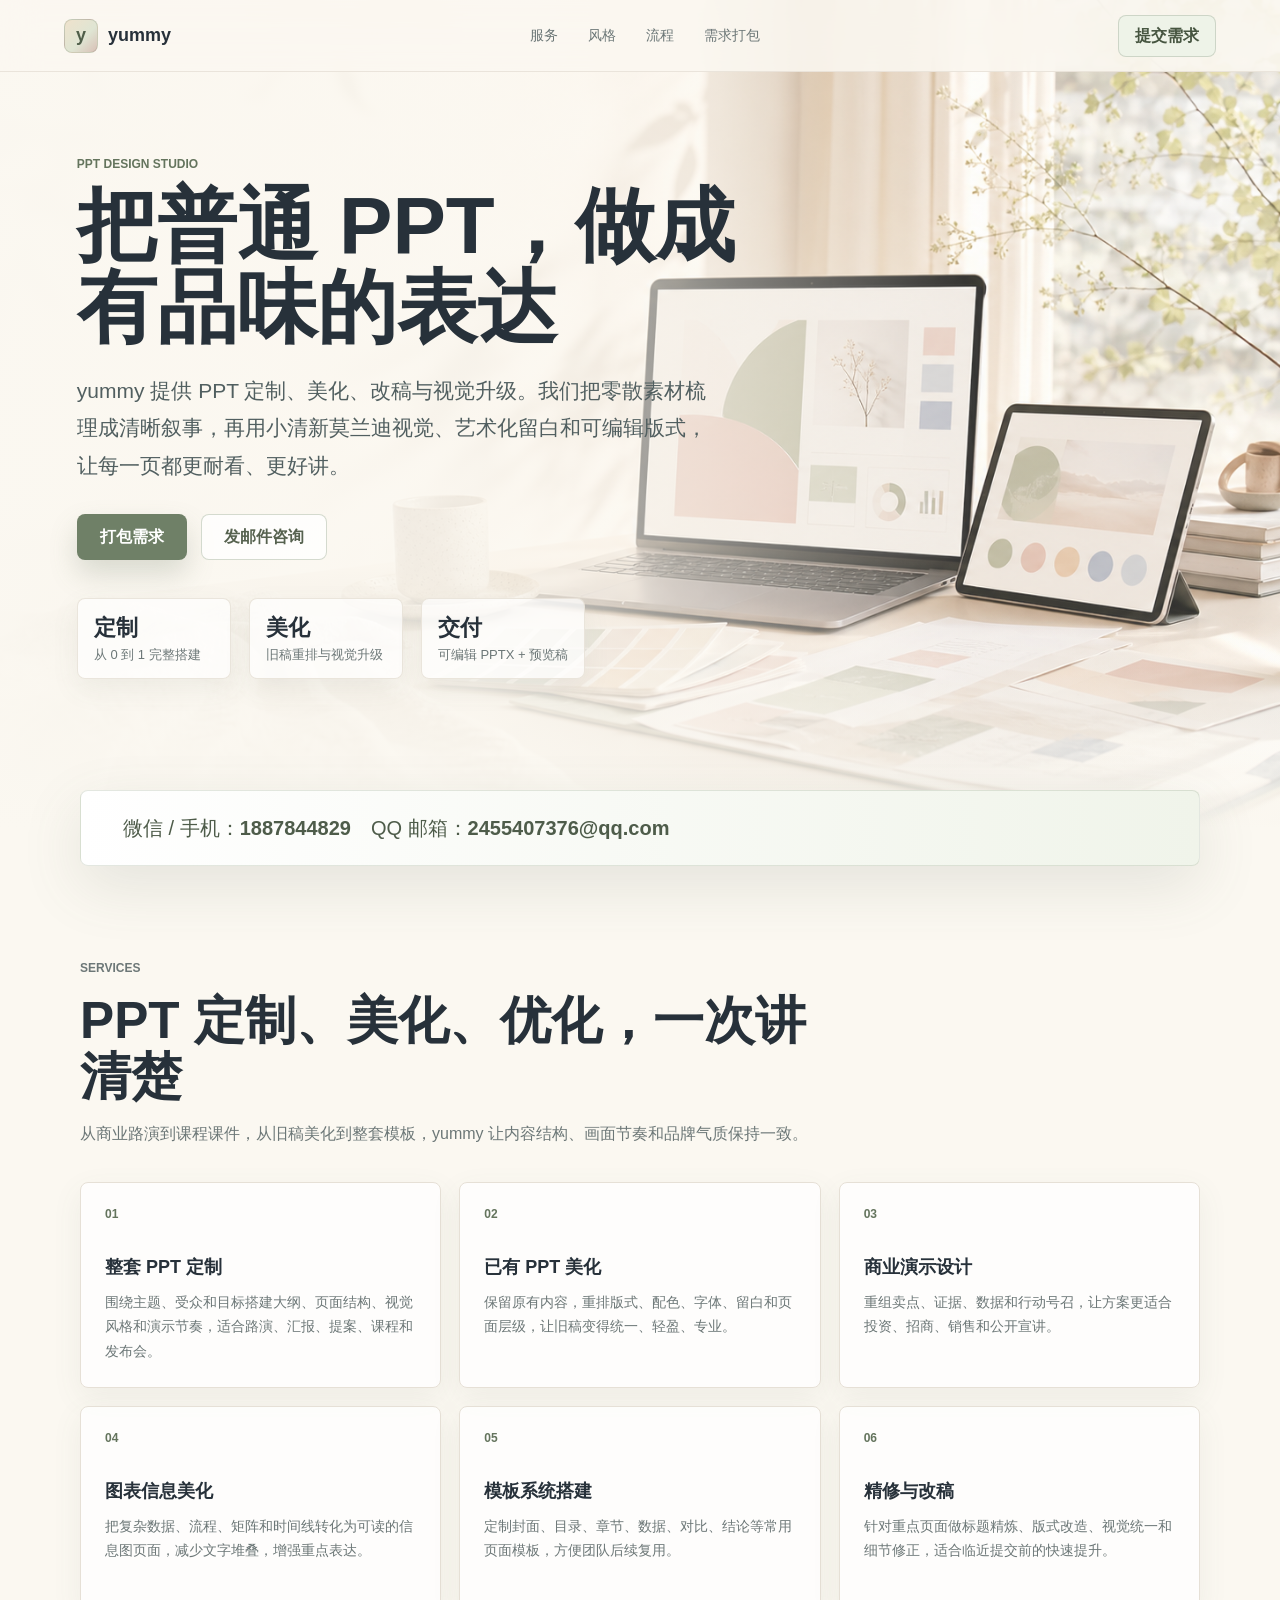
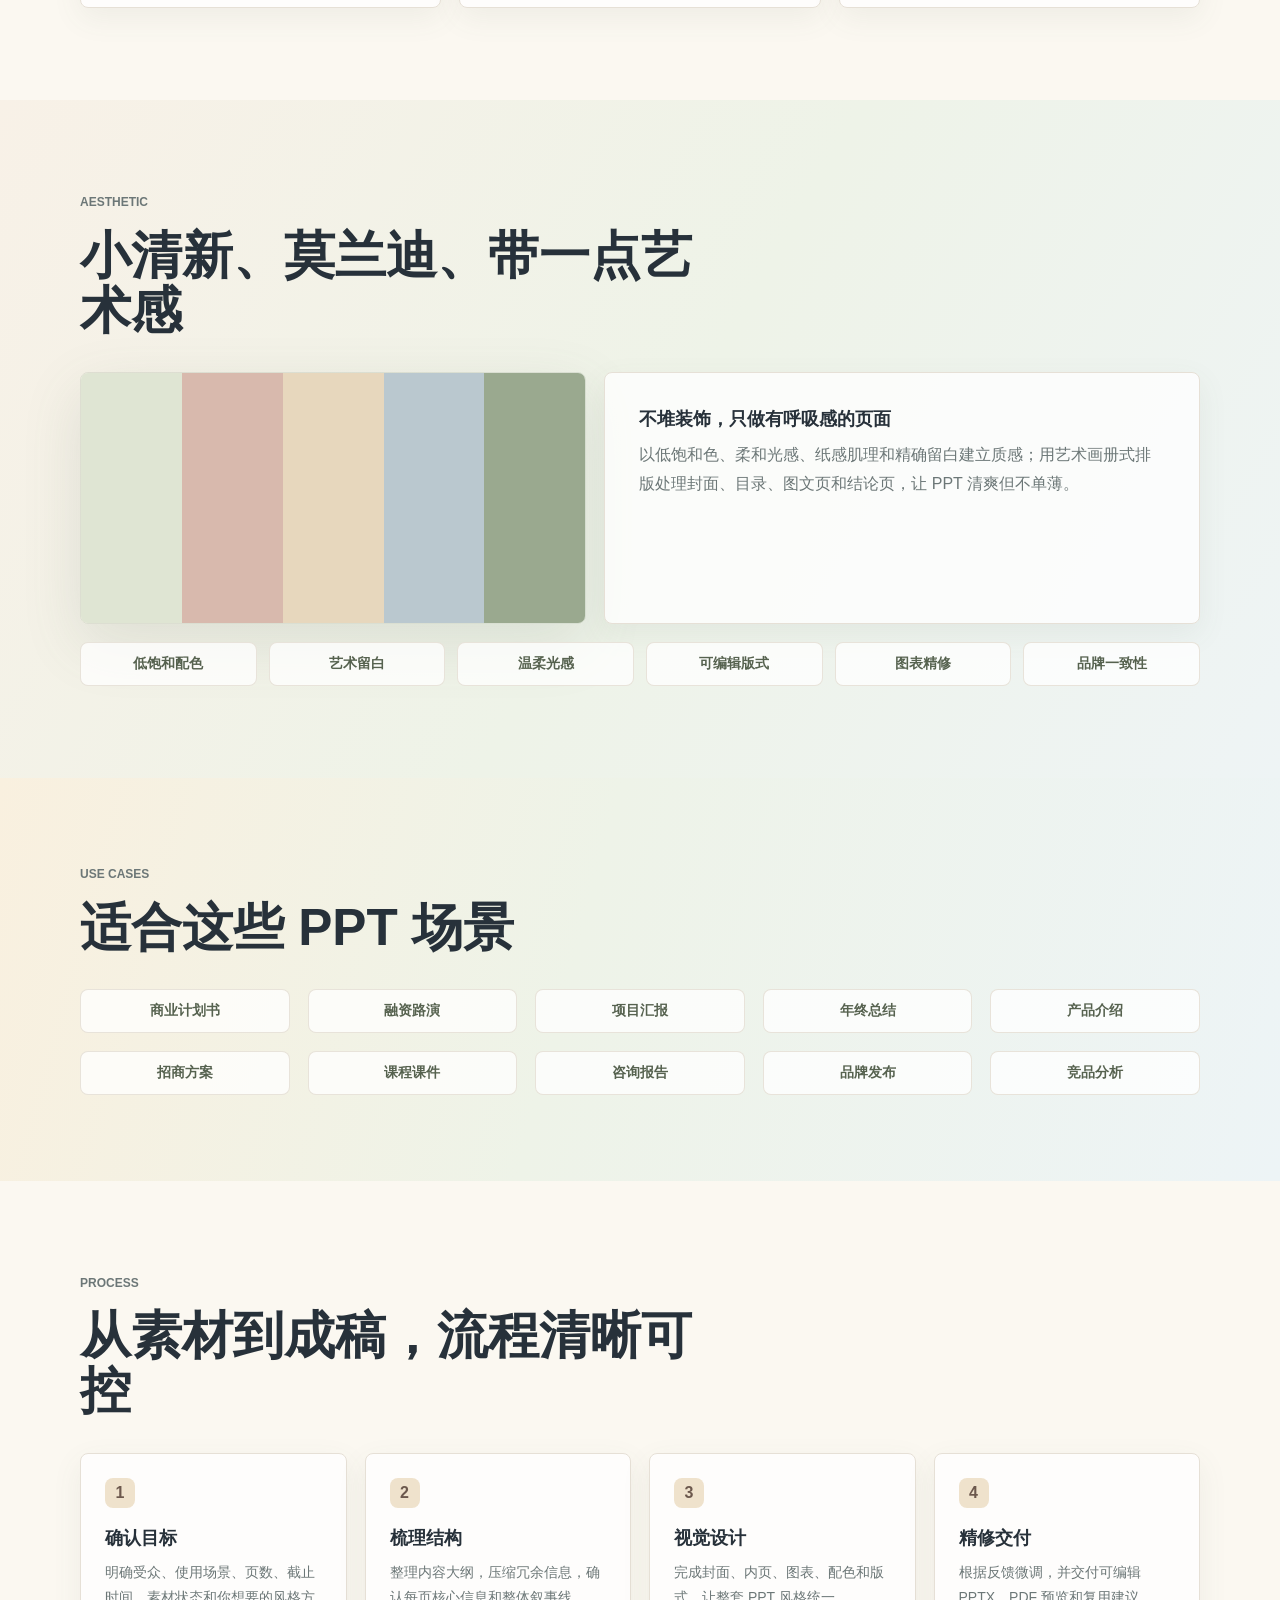
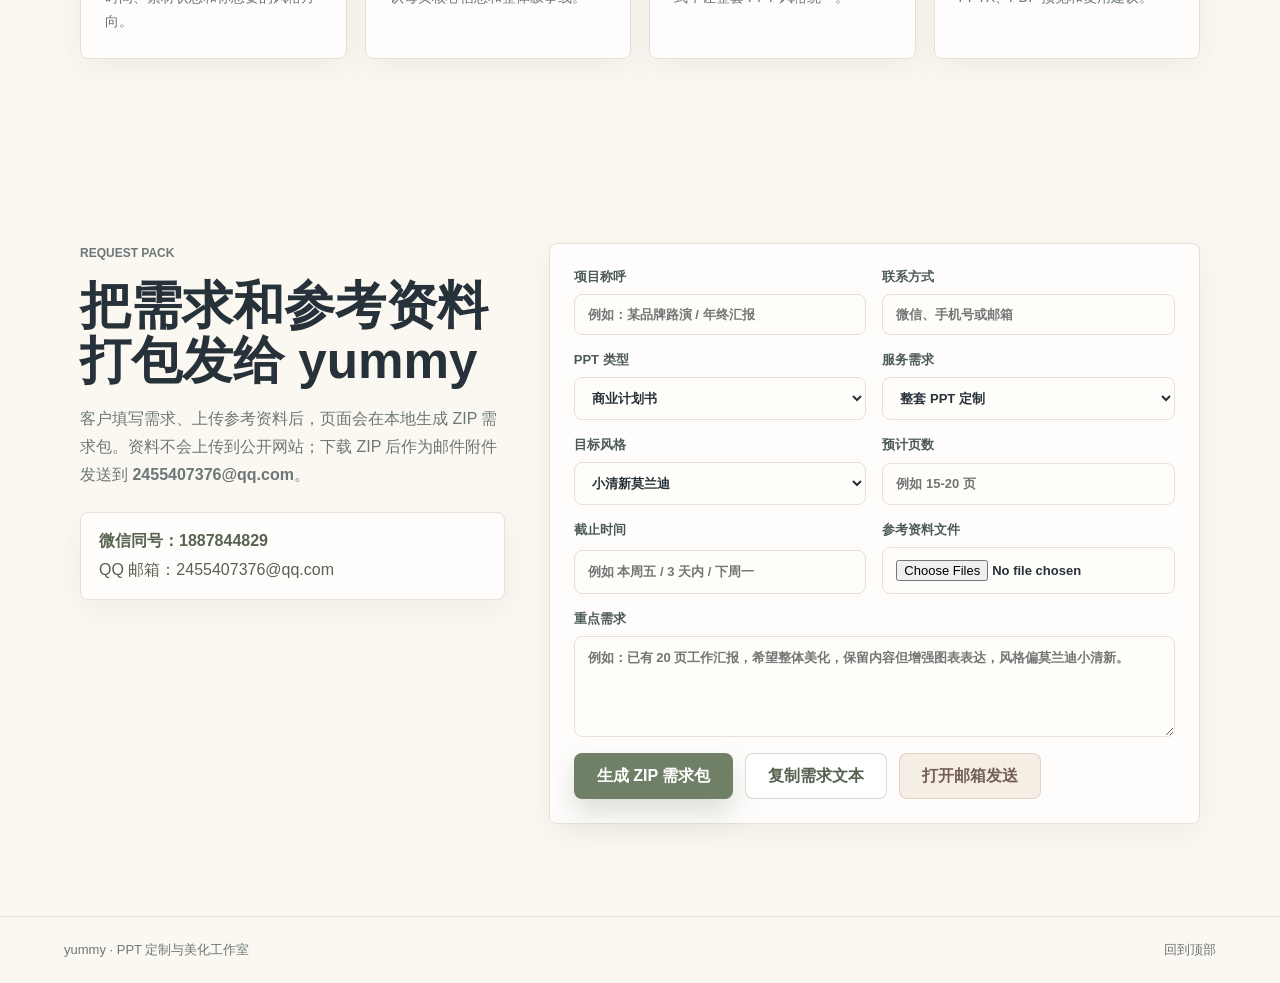
==== commit 3d4be72f: "Hide admin console from public site" ====
--- a/index.html
+++ b/index.html
@@ -18,7 +18,6 @@
         <a href="#aesthetic">风格</a>
         <a href="#process">流程</a>
         <a href="#brief">需求打包</a>
-        <a href="admin.html">管理者</a>
       </nav>
       <a class="nav-cta" href="#brief">提交需求</a>
     </header>
@@ -249,18 +248,6 @@
           <output class="brief-output full-row" id="briefOutput" aria-live="polite"></output>
         </form>
       </section>
-
-      <section class="section manager-section" aria-labelledby="manager-title">
-        <div data-animate>
-          <p class="eyebrow">Manager</p>
-          <h2 id="manager-title">管理者本地仓库</h2>
-          <p>yummy 管理台用于导入客户邮件里的 ZIP 需求包，并在你的浏览器本地建立项目索引。当前静态版不在公网保存客户隐私文件。</p>
-        </div>
-        <div class="manager-actions" data-animate>
-          <a class="button primary" href="admin.html">进入管理台</a>
-          <a class="button secondary" href="mailto:2455407376@qq.com">联系邮箱</a>
-        </div>
-      </section>
     </main>
 
     <footer class="footer">
--- a/styles.css
+++ b/styles.css
@@ -69,8 +69,7 @@
 .hero-actions,
 .hero-metrics,
 .footer,
-.form-actions,
-.manager-actions {
+.form-actions {
   display: flex;
   align-items: center;
 }
@@ -229,7 +228,6 @@
 .section-heading p,
 .section-note,
 .brief-copy p,
-.manager-section p,
 .style-copy p {
   color: var(--muted);
   line-height: 1.78;
@@ -333,9 +331,7 @@
 .timeline-item,
 .brief-form,
 .contact-card,
-.style-copy,
-.manager-actions,
-.admin-panel {
+.style-copy {
   border: 1px solid var(--line);
   border-radius: 8px;
   background: rgba(255, 255, 255, 0.78);
@@ -453,8 +449,7 @@
   font-weight: 850;
 }
 
-.package-section,
-.manager-section {
+.package-section {
   display: grid;
   grid-template-columns: 0.75fr 1.15fr;
   gap: 44px;
@@ -478,8 +473,7 @@
 
 .brief-form input,
 .brief-form select,
-.brief-form textarea,
-.admin-panel input {
+.brief-form textarea {
   width: 100%;
   border: 1px solid var(--line);
   border-radius: 8px;
@@ -491,8 +485,7 @@
 
 .brief-form input:focus,
 .brief-form select:focus,
-.brief-form textarea:focus,
-.admin-panel input:focus {
+.brief-form textarea:focus {
   border-color: var(--sage);
   box-shadow: 0 0 0 3px rgba(154, 169, 143, 0.16);
 }
@@ -528,18 +521,6 @@
   margin-top: 22px;
   padding: 18px;
   color: #58634f;
-}
-
-.manager-section {
-  grid-template-columns: 1fr 0.65fr;
-  border-top: 1px solid var(--line);
-}
-
-.manager-actions {
-  gap: 12px;
-  justify-content: flex-start;
-  align-self: center;
-  padding: 24px;
 }
 
 .footer {
@@ -640,8 +621,7 @@
   .timeline,
   .case-grid,
   .aesthetic-grid,
-  .package-section,
-  .manager-section {
+  .package-section {
     grid-template-columns: 1fr;
   }
 
@@ -660,7 +640,6 @@
   }
 
   .hero-actions,
-  .manager-actions,
   .form-actions {
     align-items: stretch;
     flex-direction: column;
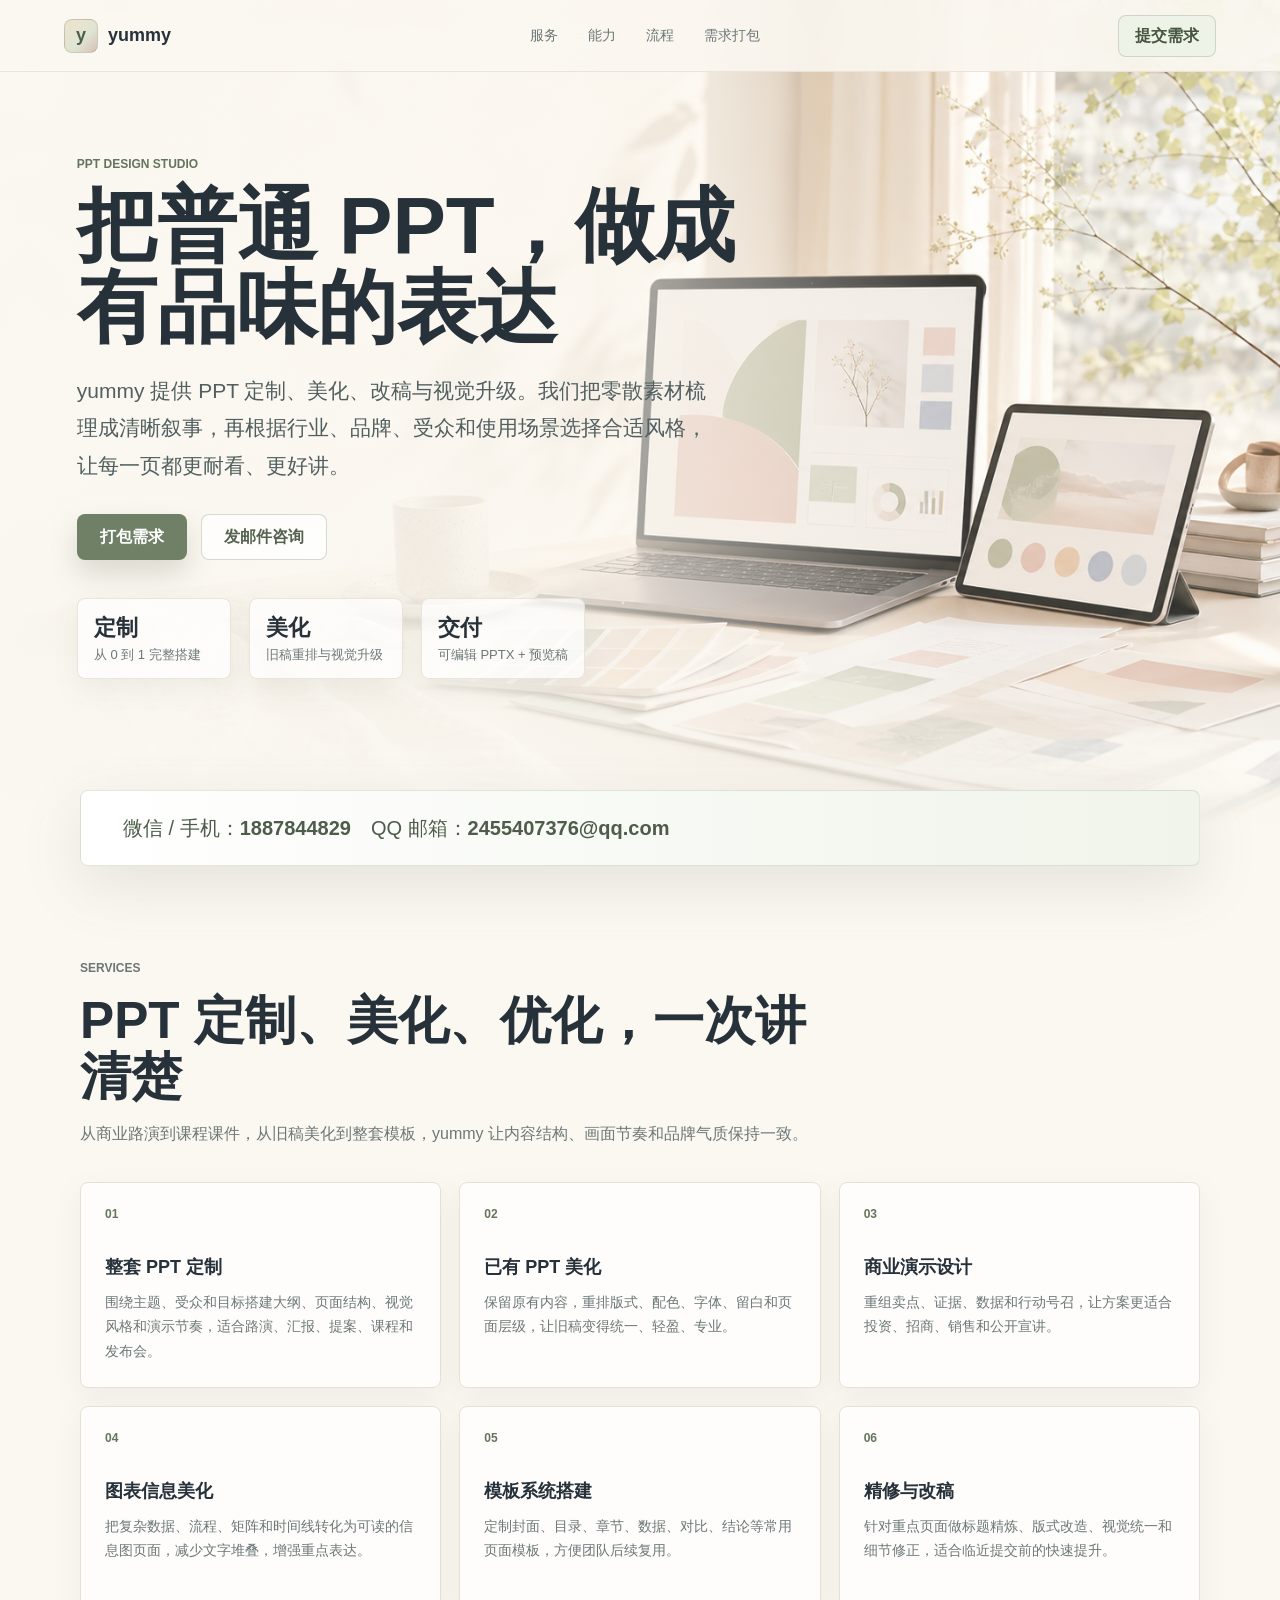
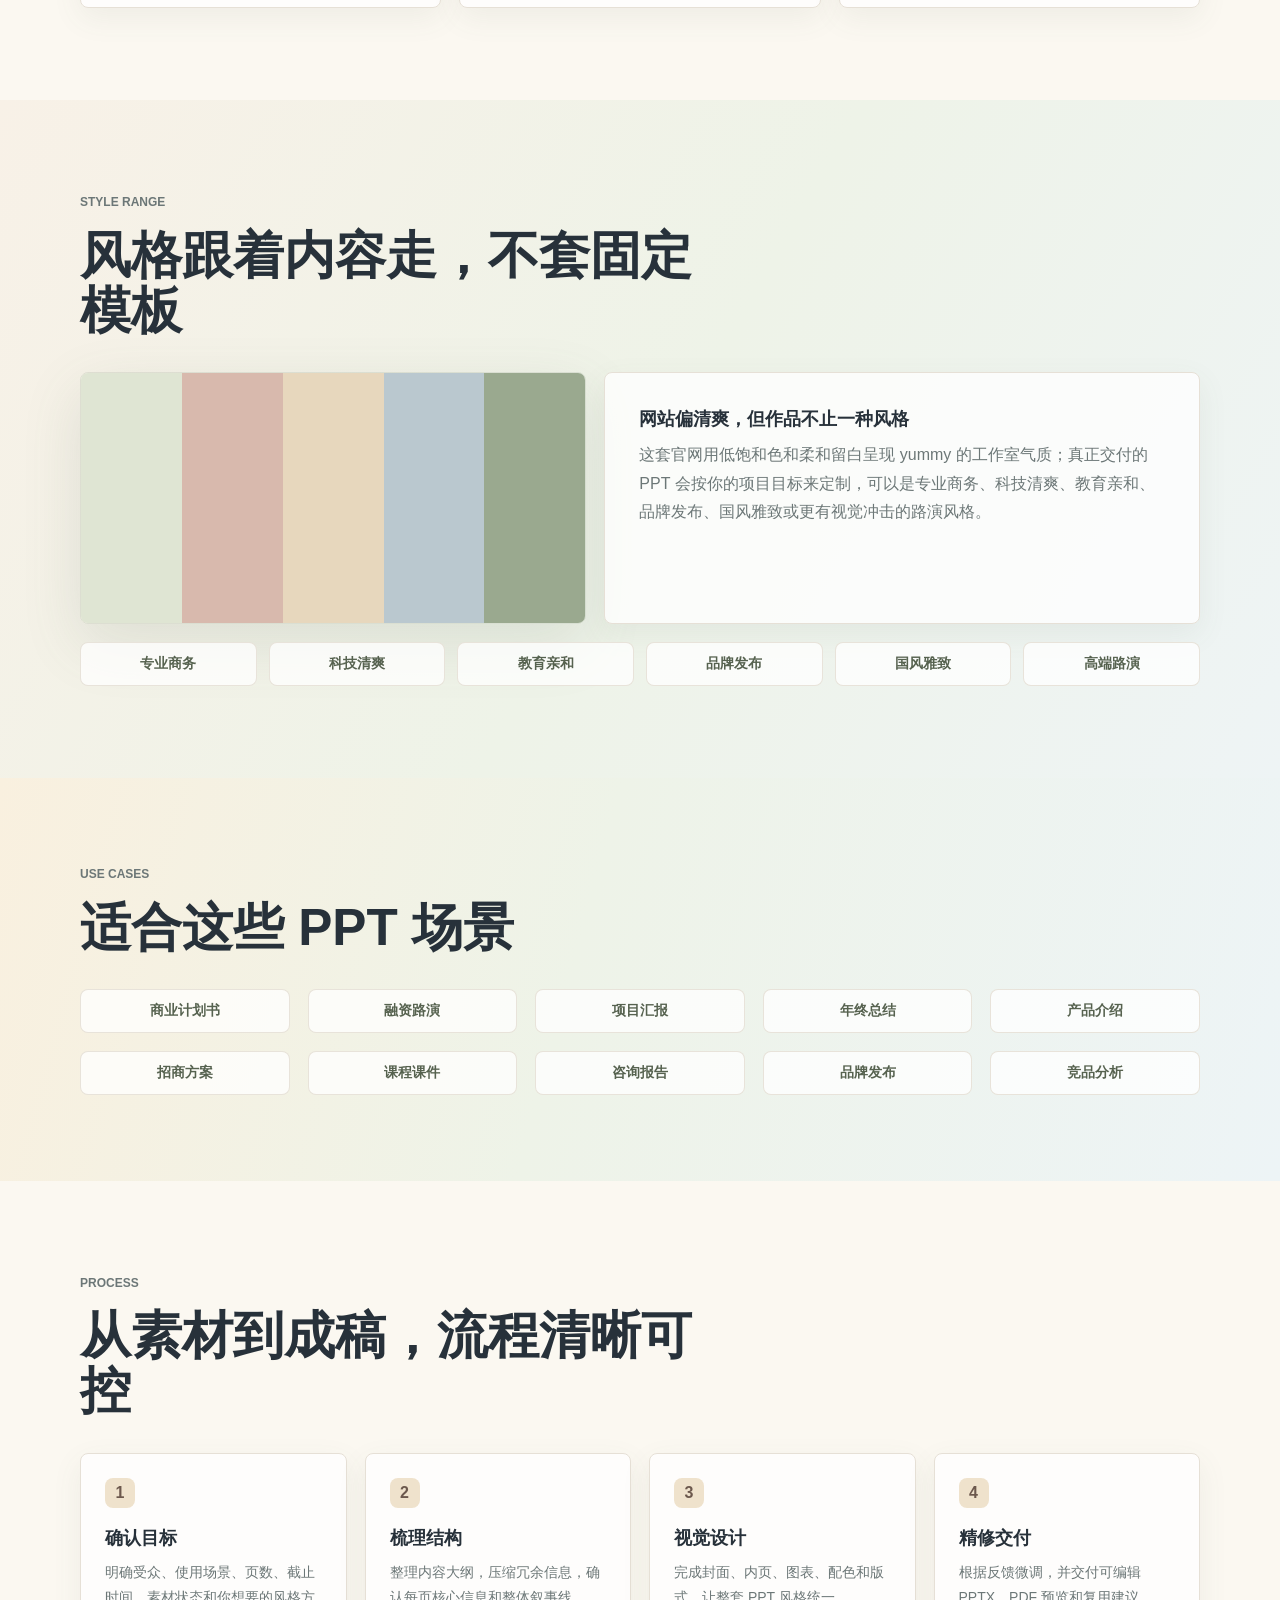
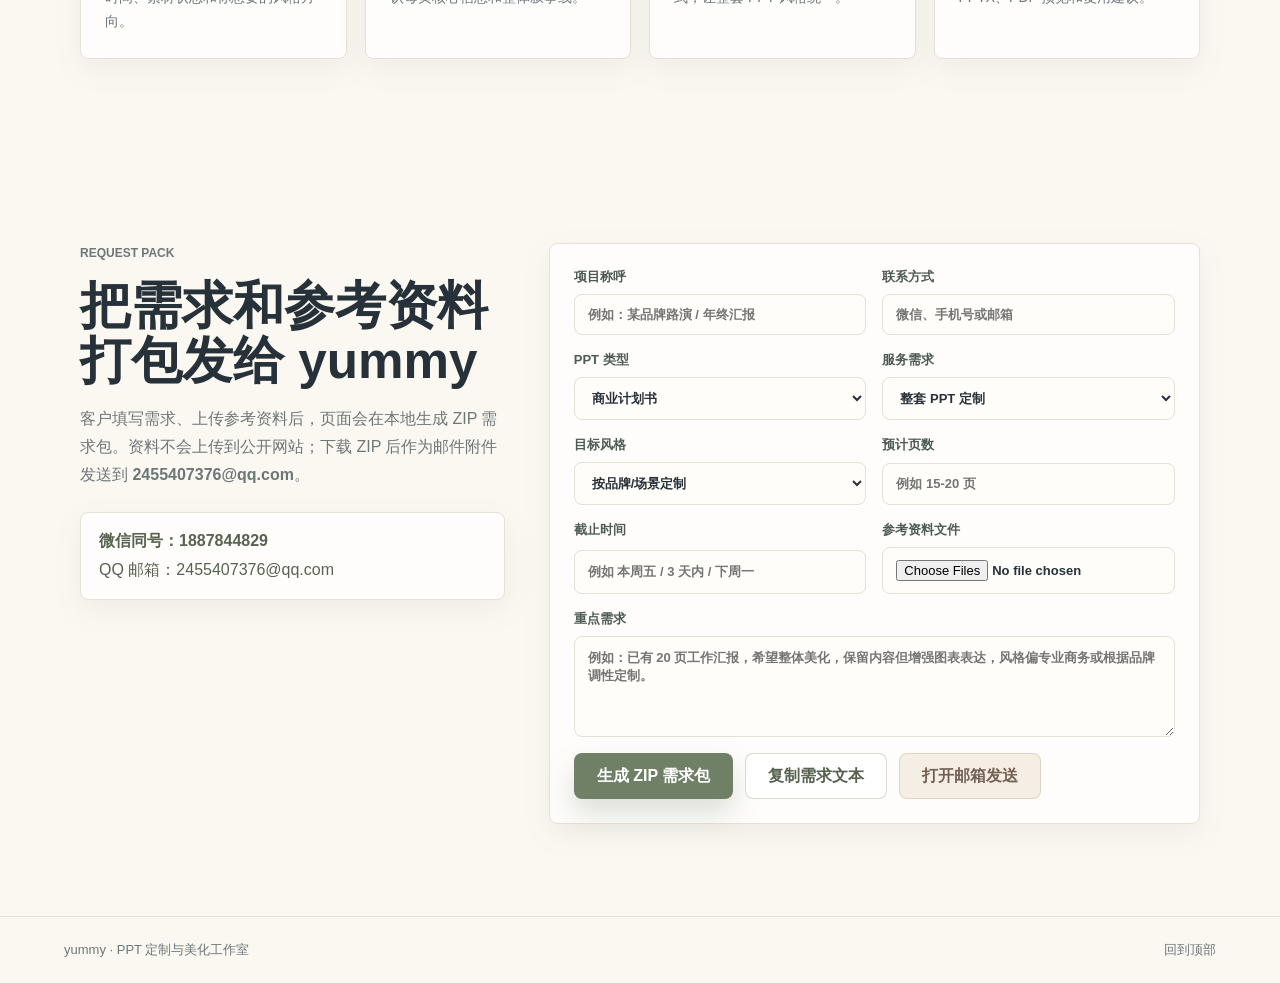
==== commit 4cb02b5a: "Clarify flexible PPT style positioning" ====
--- a/index.html
+++ b/index.html
@@ -1,11 +1,11 @@
-<!doctype html>
+﻿<!doctype html>
 <html lang="zh-CN">
   <head>
     <meta charset="utf-8">
     <meta name="viewport" content="width=device-width, initial-scale=1">
     <title>yummy | PPT 定制与美化工作室</title>
-    <meta name="description" content="yummy 专注 PPT 定制、美化、改稿和商业演示设计，用小清新莫兰迪视觉与清晰结构，让演示更有艺术感和说服力。">
-    <link rel="stylesheet" href="styles.css?v=20260609-yummy">
+    <meta name="description" content="yummy 专注 PPT 定制、美化、改稿和商业演示设计，根据行业、品牌、受众和场景定制不同风格，让演示更清晰、更好看、更有说服力。">
+    <link rel="stylesheet" href="styles.css?v=20260609-yummy2">
   </head>
   <body>
     <header class="site-header" aria-label="主导航">
@@ -15,7 +15,7 @@
       </a>
       <nav class="nav-links" aria-label="页面导航">
         <a href="#services">服务</a>
-        <a href="#aesthetic">风格</a>
+        <a href="#aesthetic">能力</a>
         <a href="#process">流程</a>
         <a href="#brief">需求打包</a>
       </nav>
@@ -24,13 +24,13 @@
 
     <main id="top">
       <section class="hero" aria-labelledby="hero-title">
-        <img class="hero-image" src="assets/hero-yummy-morandi.png" alt="莫兰迪色系的 PPT 设计工作台">
+        <img class="hero-image" src="assets/hero-yummy-studio.png" alt="明亮清爽的 PPT 设计工作台">
         <div class="hero-shade"></div>
         <div class="hero-content" data-animate>
           <p class="eyebrow">PPT Design Studio</p>
           <h1 id="hero-title">把普通 PPT，做成有品味的表达</h1>
           <p class="hero-copy">
-            yummy 提供 PPT 定制、美化、改稿与视觉升级。我们把零散素材梳理成清晰叙事，再用小清新莫兰迪视觉、艺术化留白和可编辑版式，让每一页都更耐看、更好讲。
+            yummy 提供 PPT 定制、美化、改稿与视觉升级。我们把零散素材梳理成清晰叙事，再根据行业、品牌、受众和使用场景选择合适风格，让每一页都更耐看、更好讲。
           </p>
           <div class="hero-actions">
             <a class="button primary" href="#brief">打包需求</a>
@@ -99,8 +99,8 @@
 
       <section class="section aesthetic-section" id="aesthetic" aria-labelledby="aesthetic-title">
         <div class="section-heading compact" data-animate>
-          <p class="eyebrow">Aesthetic</p>
-          <h2 id="aesthetic-title">小清新、莫兰迪、带一点艺术感</h2>
+          <p class="eyebrow">Style Range</p>
+          <h2 id="aesthetic-title">风格跟着内容走，不套固定模板</h2>
         </div>
         <div class="aesthetic-grid">
           <div class="palette-panel" data-animate>
@@ -111,16 +111,16 @@
             <span style="--swatch:#9aa98f"></span>
           </div>
           <div class="style-copy" data-animate>
-            <h3>不堆装饰，只做有呼吸感的页面</h3>
-            <p>以低饱和色、柔和光感、纸感肌理和精确留白建立质感；用艺术画册式排版处理封面、目录、图文页和结论页，让 PPT 清爽但不单薄。</p>
+            <h3>网站偏清爽，但作品不止一种风格</h3>
+            <p>这套官网用低饱和色和柔和留白呈现 yummy 的工作室气质；真正交付的 PPT 会按你的项目目标来定制，可以是专业商务、科技清爽、教育亲和、品牌发布、国风雅致或更有视觉冲击的路演风格。</p>
           </div>
           <div class="style-tags" data-animate>
-            <span>低饱和配色</span>
-            <span>艺术留白</span>
-            <span>温柔光感</span>
-            <span>可编辑版式</span>
-            <span>图表精修</span>
-            <span>品牌一致性</span>
+            <span>专业商务</span>
+            <span>科技清爽</span>
+            <span>教育亲和</span>
+            <span>品牌发布</span>
+            <span>国风雅致</span>
+            <span>高端路演</span>
           </div>
         </div>
       </section>
@@ -217,11 +217,16 @@
           <label>
             目标风格
             <select id="styleTone" name="styleTone">
-              <option>小清新莫兰迪</option>
-              <option>艺术画册感</option>
+              <option>按品牌/场景定制</option>
               <option>专业简洁</option>
+              <option>高端路演</option>
               <option>高端商务</option>
               <option>科技清爽</option>
+              <option>教育亲和</option>
+              <option>活泼潮流</option>
+              <option>国风雅致</option>
+              <option>艺术画册感</option>
+              <option>清新柔和</option>
             </select>
           </label>
           <label>
@@ -238,7 +243,7 @@
           </label>
           <label class="full-row">
             重点需求
-            <textarea id="needDetail" name="needDetail" rows="5" placeholder="例如：已有 20 页工作汇报，希望整体美化，保留内容但增强图表表达，风格偏莫兰迪小清新。"></textarea>
+            <textarea id="needDetail" name="needDetail" rows="5" placeholder="例如：已有 20 页工作汇报，希望整体美化，保留内容但增强图表表达，风格偏专业商务或根据品牌调性定制。"></textarea>
           </label>
           <div class="form-actions full-row">
             <button class="button primary" type="button" id="buildPackage">生成 ZIP 需求包</button>
@@ -256,6 +261,6 @@
     </footer>
 
     <script src="assets/jszip.min.js?v=3.10.1"></script>
-    <script src="script.js?v=20260609-yummy"></script>
+    <script src="script.js?v=20260609-yummy2"></script>
   </body>
 </html>
